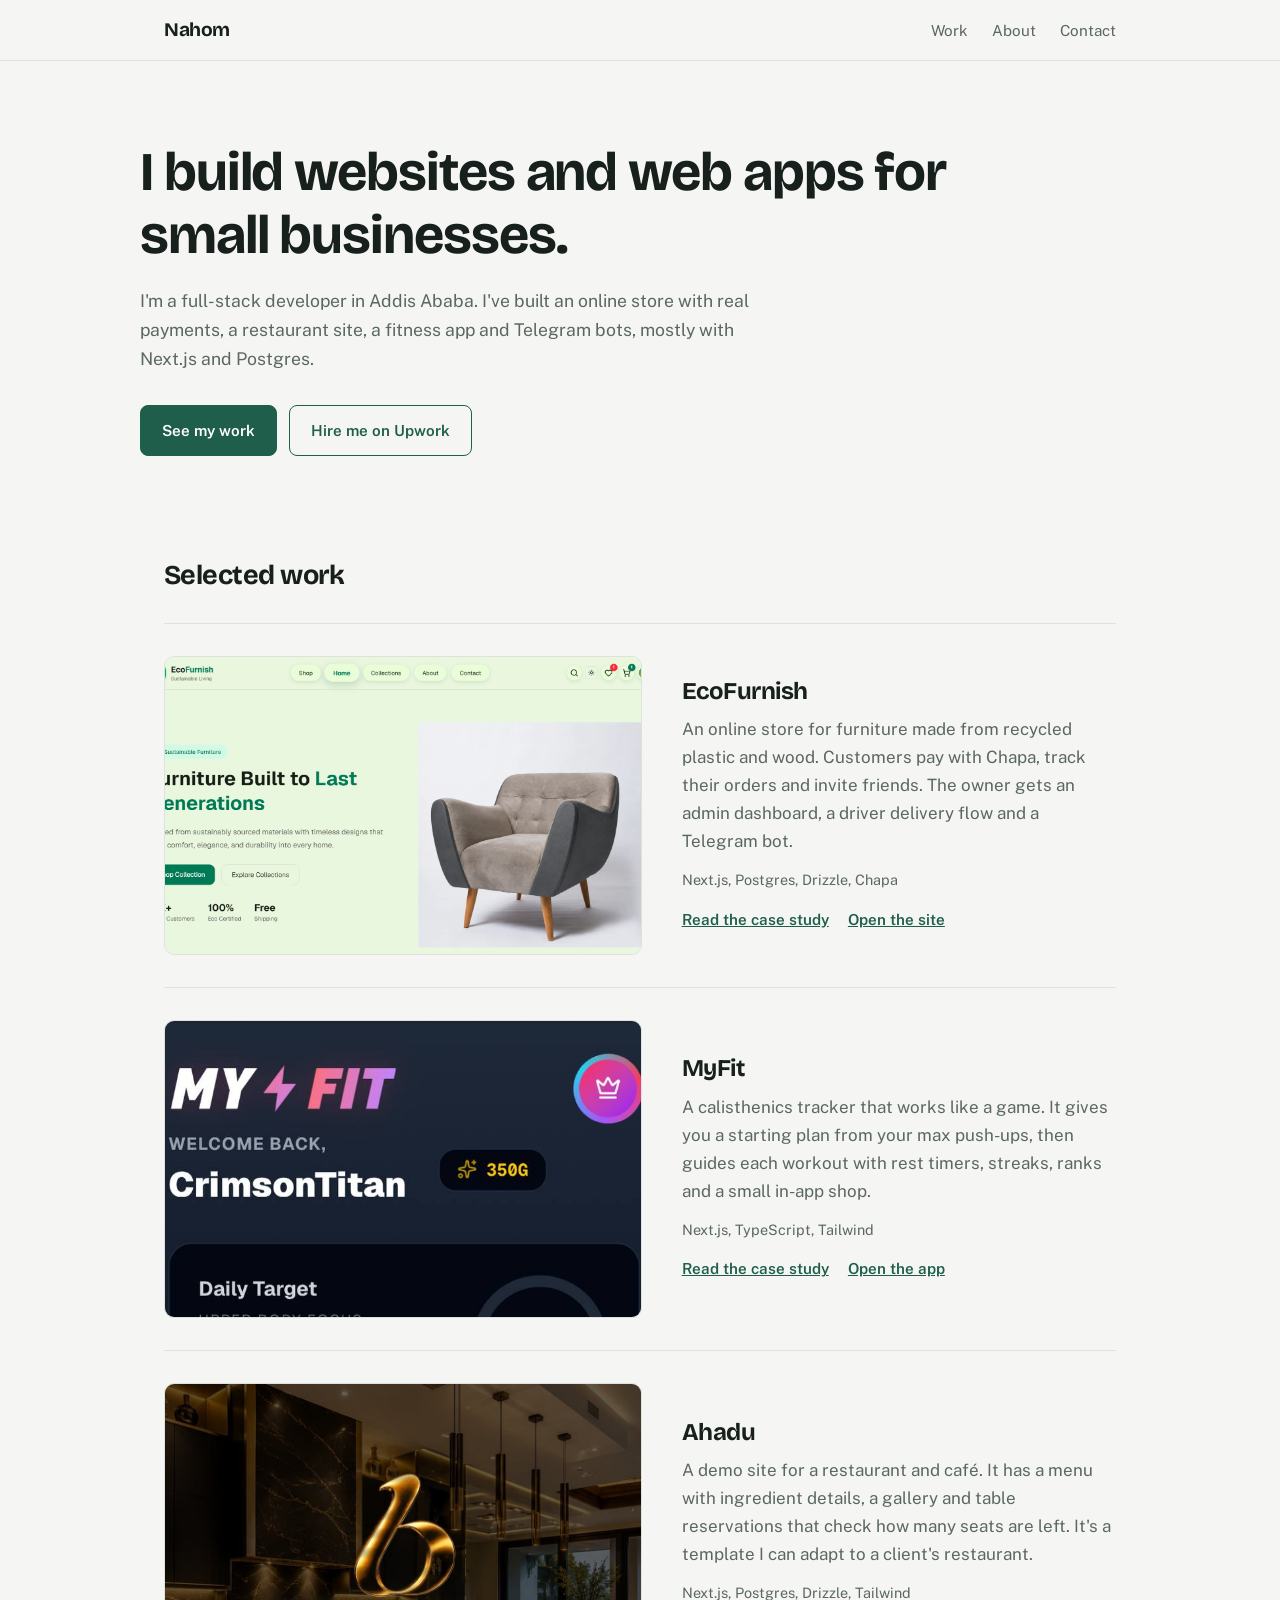
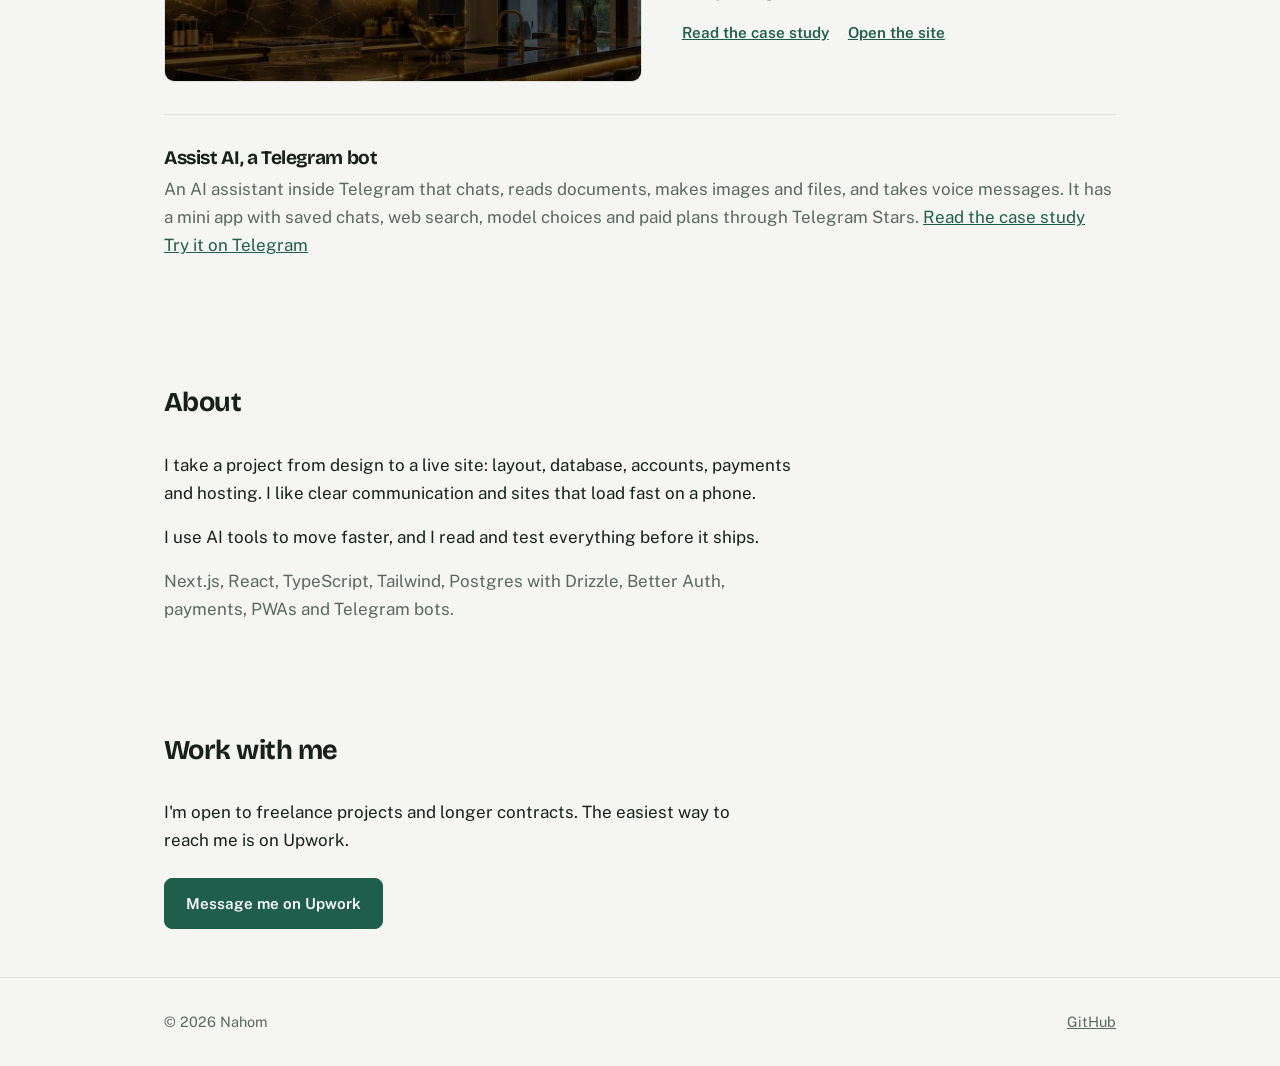
==== index.html @ d3188e77 "full update" ====
<!DOCTYPE html>
<html lang="en">
<head>
<meta charset="UTF-8">
<meta name="viewport" content="width=device-width, initial-scale=1.0">
<title>Nahom, full-stack web developer in Addis Ababa</title>
<meta name="description" content="Nahom builds websites, online stores and web apps with Next.js and Postgres. See EcoFurnish, MyFit and Ahadu.">
<meta property="og:title" content="Nahom, full-stack web developer">
<meta property="og:description" content="Online store with real payments, a fitness app and a restaurant site, all live.">
<meta property="og:type" content="website">
<meta property="og:image" content="https://nahoms-portfolio.netlify.app/work/assets/catalog-hero.png">
<meta name="twitter:card" content="summary_large_image">
<link rel="icon" href="data:image/svg+xml,%3Csvg xmlns='http://www.w3.org/2000/svg' viewBox='0 0 100 100'%3E%3Crect width='100' height='100' rx='22' fill='%231f5e4b'/%3E%3Ctext x='50' y='70' font-size='60' font-weight='700' text-anchor='middle' fill='white' font-family='sans-serif'%3EN%3C/text%3E%3C/svg%3E">
<link rel="preconnect" href="https://fonts.googleapis.com"><link rel="preconnect" href="https://fonts.gstatic.com" crossorigin><link href="https://fonts.googleapis.com/css2?family=Bricolage+Grotesque:wght@600;700&family=Public+Sans:wght@400;600&display=swap" rel="stylesheet">
<link rel="stylesheet" href="site.css">
</head>
<body>
<nav><div class="wrap"><a class="logo" href="#">Nahom</a><div class="links"><a href="#work">Work</a><a href="#about">About</a><a href="#contact">Contact</a></div></div></nav>

<header class="hero wrap">
  <h1>I build websites and web apps for small businesses.</h1>
  <p>I'm a full-stack developer in Addis Ababa. I've built an online store with real payments, a restaurant site, a fitness app and Telegram bots, mostly with Next.js and Postgres.</p>
  <div class="btns"><a class="btn" href="#work">See my work</a><a class="btn alt" href="https://www.upwork.com/freelancers/~0145d2d9df8b7e93d8?mp_source=share" target="_blank" rel="noopener noreferrer">Hire me on Upwork</a></div>
</header>

<section id="work"><div class="wrap">
  <h2>Selected work</h2>
  <article class="work">
    <img src="work/assets/catalog-hero.png" alt="EcoFurnish product catalog" loading="lazy">
    <div>
      <h3>EcoFurnish</h3>
      <p>An online store for furniture made from recycled plastic and wood. Customers pay with Chapa, track their orders and invite friends. The owner gets an admin dashboard, a driver delivery flow and a Telegram bot.</p>
      <p class="stack">Next.js, Postgres, Drizzle, Chapa</p>
      <div class="links"><a href="work/ecofurnish.html">Read the case study</a><a href="https://ecofurnish.de5.net/" target="_blank" rel="noopener noreferrer">Open the site</a></div>
    </div>
  </article>
  <article class="work">
    <img src="work/assets/welcome.png" alt="MyFit home screen with daily target and streak" loading="lazy">
    <div>
      <h3>MyFit</h3>
      <p>A calisthenics tracker that works like a game. It gives you a starting plan from your max push-ups, then guides each workout with rest timers, streaks, ranks and a small in-app shop.</p>
      <p class="stack">Next.js, TypeScript, Tailwind</p>
      <div class="links"><a href="work/myfit.html">Read the case study</a><a href="https://myfit.us.ci/" target="_blank" rel="noopener noreferrer">Open the app</a></div>
    </div>
  </article>
  <article class="work">
    <img src="work/assets/ahadu-home.jpg" alt="Ahadu restaurant home page" loading="lazy">
    <div>
      <h3>Ahadu</h3>
      <p>A demo site for a restaurant and café. It has a menu with ingredient details, a gallery and table reservations that check how many seats are left. It's a template I can adapt to a client's restaurant.</p>
      <p class="stack">Next.js, Postgres, Drizzle, Tailwind</p>
      <div class="links"><a href="work/ahadu.html">Read the case study</a><a href="https://ahadu.us.ci/" target="_blank" rel="noopener noreferrer">Open the site</a></div>
    </div>
  </article>
  <div class="also">
    <h3>Assist AI, a Telegram bot</h3>
    <p>An AI assistant inside Telegram that chats, reads documents, makes images and files, and takes voice messages. It has a mini app with saved chats, web search, model choices and paid plans through Telegram Stars. <a href="work/assist-ai.html">Read the case study</a> &nbsp; <a href="https://t.me/AskAssistAIBot" target="_blank" rel="noopener noreferrer">Try it on Telegram</a></p>
  </div>
</div></section>

<section id="about" class="about"><div class="wrap">
  <h2>About</h2>
  <p>I take a project from design to a live site: layout, database, accounts, payments and hosting. I like clear communication and sites that load fast on a phone.</p>
  <p>I use AI tools to move faster, and I read and test everything before it ships.</p>
  <p class="skills">Next.js, React, TypeScript, Tailwind, Postgres with Drizzle, Better Auth, payments, PWAs and Telegram bots.</p>
</div></section>

<section id="contact"><div class="wrap">
  <h2>Work with me</h2>
  <p style="margin-bottom:1.5rem;max-width:34em">I'm open to freelance projects and longer contracts. The easiest way to reach me is on Upwork.</p>
  <div class="btns"><a class="btn" href="https://www.upwork.com/freelancers/~0145d2d9df8b7e93d8?mp_source=share" target="_blank" rel="noopener noreferrer">Message me on Upwork</a></div>
</div></section>

<footer><div class="wrap"><span>© 2026 Nahom</span><span><a href="https://github.com/Nahom-F" target="_blank" rel="noopener noreferrer">GitHub</a></span></div></footer>
</body>
</html>
---- site.css ----
*,*::before,*::after{box-sizing:border-box;margin:0;padding:0}
:root{--bg:#f5f6f3;--card:#fff;--ink:#17201c;--muted:#5b6761;--line:#dde2dd;--accent:#1f5e4b;--accent-ink:#fff;--soft:#e7efe9}
@media(prefers-color-scheme:dark){:root{--bg:#121714;--card:#1a211d;--ink:#e9eee9;--muted:#9aa7a0;--line:#2a332d;--accent:#6fc2a2;--accent-ink:#0f1411;--soft:#1d2a23}}
html{scroll-behavior:smooth}
body{background:var(--bg);color:var(--ink);font:17px/1.65 'Public Sans',system-ui,sans-serif}
h1,h2,h3,.logo{font-family:'Bricolage Grotesque','Public Sans',system-ui,sans-serif;letter-spacing:-.02em;line-height:1.15}
a{color:var(--accent)}
img,video{max-width:100%;display:block}
:focus-visible{outline:2px solid var(--accent);outline-offset:3px}
.wrap{max-width:1000px;margin:0 auto;padding:0 1.5rem}
nav{border-bottom:1px solid var(--line)}
nav .wrap{display:flex;justify-content:space-between;align-items:center;padding-top:1.1rem;padding-bottom:1.1rem}
.logo{font-weight:700;font-size:1.2rem;color:var(--ink);text-decoration:none}
nav .links{display:flex;gap:1.5rem}
nav .links a{color:var(--muted);text-decoration:none;font-size:.95rem}
nav .links a:hover{color:var(--ink)}
.hero{padding:5rem 0 3.5rem}
.hero h1{font-size:clamp(2.2rem,5vw,3.4rem);max-width:16em;margin-bottom:1.2rem}
.hero p{color:var(--muted);max-width:36em;font-size:1.1rem;margin-bottom:2rem}
.btns{display:flex;gap:.8rem;flex-wrap:wrap}
.btn{display:inline-block;padding:.75rem 1.3rem;border-radius:8px;text-decoration:none;font-weight:600;font-size:.95rem;border:1px solid var(--accent);background:var(--accent);color:var(--accent-ink)}
.btn.alt{background:transparent;color:var(--accent)}
.btn:hover{opacity:.88}
section{padding:3rem 0}
section>.wrap>h2{font-size:1.7rem;margin-bottom:2rem}
.work{display:grid;grid-template-columns:1.1fr 1fr;gap:2.5rem;align-items:center;padding:2rem 0;border-top:1px solid var(--line)}
.work img{border-radius:10px;border:1px solid var(--line);width:100%;aspect-ratio:16/10;object-fit:cover;object-position:top}
.work h3{font-size:1.5rem;margin-bottom:.6rem}
.work p{color:var(--muted);margin-bottom:.8rem}
.stack{font-size:.9rem;color:var(--muted);margin-bottom:1rem}
.work .links a{margin-right:1.2rem;font-weight:600;font-size:.95rem}
.also{padding:2rem 0;border-top:1px solid var(--line)}
.also h3{font-size:1.2rem;margin-bottom:.4rem}
.also p{color:var(--muted)}
.about p{max-width:38em;margin-bottom:1rem}
.about .skills{color:var(--muted)}
footer{border-top:1px solid var(--line);padding:2rem 0;color:var(--muted);font-size:.9rem}
footer .wrap{display:flex;justify-content:space-between;flex-wrap:wrap;gap:1rem}
footer a{color:var(--muted)}
/* case studies */
.case-header,.media-showcase{max-width:1000px;margin:0 auto}
.case-header{padding:3.5rem 1.5rem 1rem}
.case-title{font-size:clamp(1.9rem,4vw,2.8rem);margin-bottom:1rem}
.case-lede{color:var(--muted);max-width:40em;margin-bottom:1.2rem}
.case-tags{display:flex;gap:.5rem;flex-wrap:wrap}
.case-tag{font-size:.85rem;padding:.2rem .7rem;border-radius:99px;background:var(--soft);color:var(--accent)}
.media-showcase{padding:2rem 1.5rem 4rem}
.video-container{border-radius:12px;overflow:hidden;border:1px solid var(--line);background:#000;margin-bottom:3.5rem}
.video-container video,.video-container img{width:100%;max-height:75vh;object-fit:contain;margin:0 auto}
.feature-row{display:grid;grid-template-columns:1fr 1fr;gap:3rem;align-items:center;margin-bottom:3.5rem}
.feature-row:nth-child(even) .feature-text{order:2}
.feature-title{font-size:1.4rem;margin-bottom:.6rem}
.feature-desc{color:var(--muted)}
.feature-img img{border-radius:10px;border:1px solid var(--line);width:100%}
.carousel-wrapper{position:relative;border-radius:10px;overflow:hidden;border:1px solid var(--line)}
.carousel-inner{display:flex;transition:transform .35s ease}
.carousel-item{min-width:100%;background:var(--card)}
.carousel-item img{width:100%;max-height:520px;object-fit:contain;border:0;border-radius:0}
.carousel-btn{position:absolute;top:50%;transform:translateY(-50%);width:38px;height:38px;border-radius:50%;border:1px solid var(--line);background:var(--card);color:var(--ink);font-size:1.2rem;cursor:pointer}
.btn-prev{left:10px}.btn-next{right:10px}
.cta{text-align:center;padding:2rem 0 1rem;border-top:1px solid var(--line)}
.cta h3{font-size:1.6rem;margin-bottom:.6rem}
.cta p{color:var(--muted);max-width:30em;margin:0 auto 1.5rem}
@media(max-width:760px){.work,.feature-row{grid-template-columns:1fr;gap:1.2rem}.feature-row:nth-child(even) .feature-text{order:0}.hero{padding-top:3rem}nav .links{gap:1rem}}
@media(prefers-reduced-motion:reduce){html{scroll-behavior:auto}.carousel-inner{transition:none}}
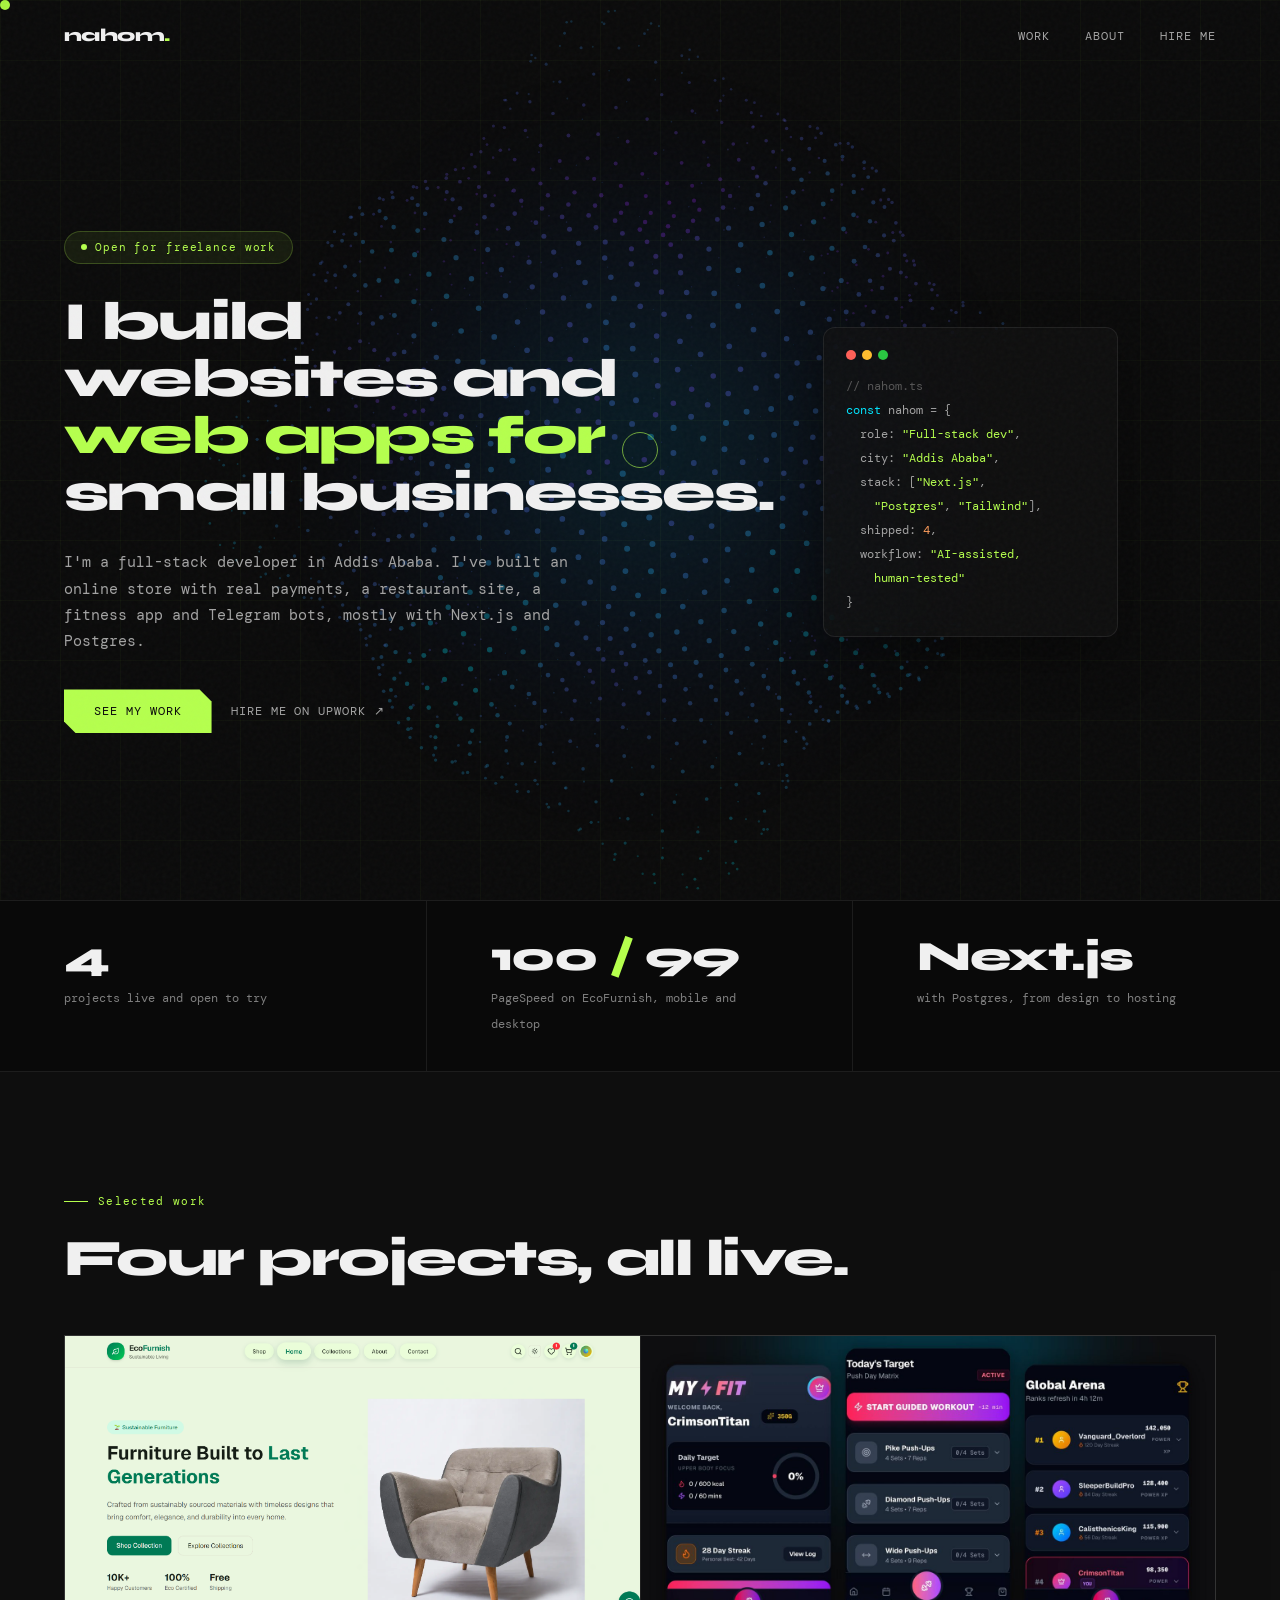
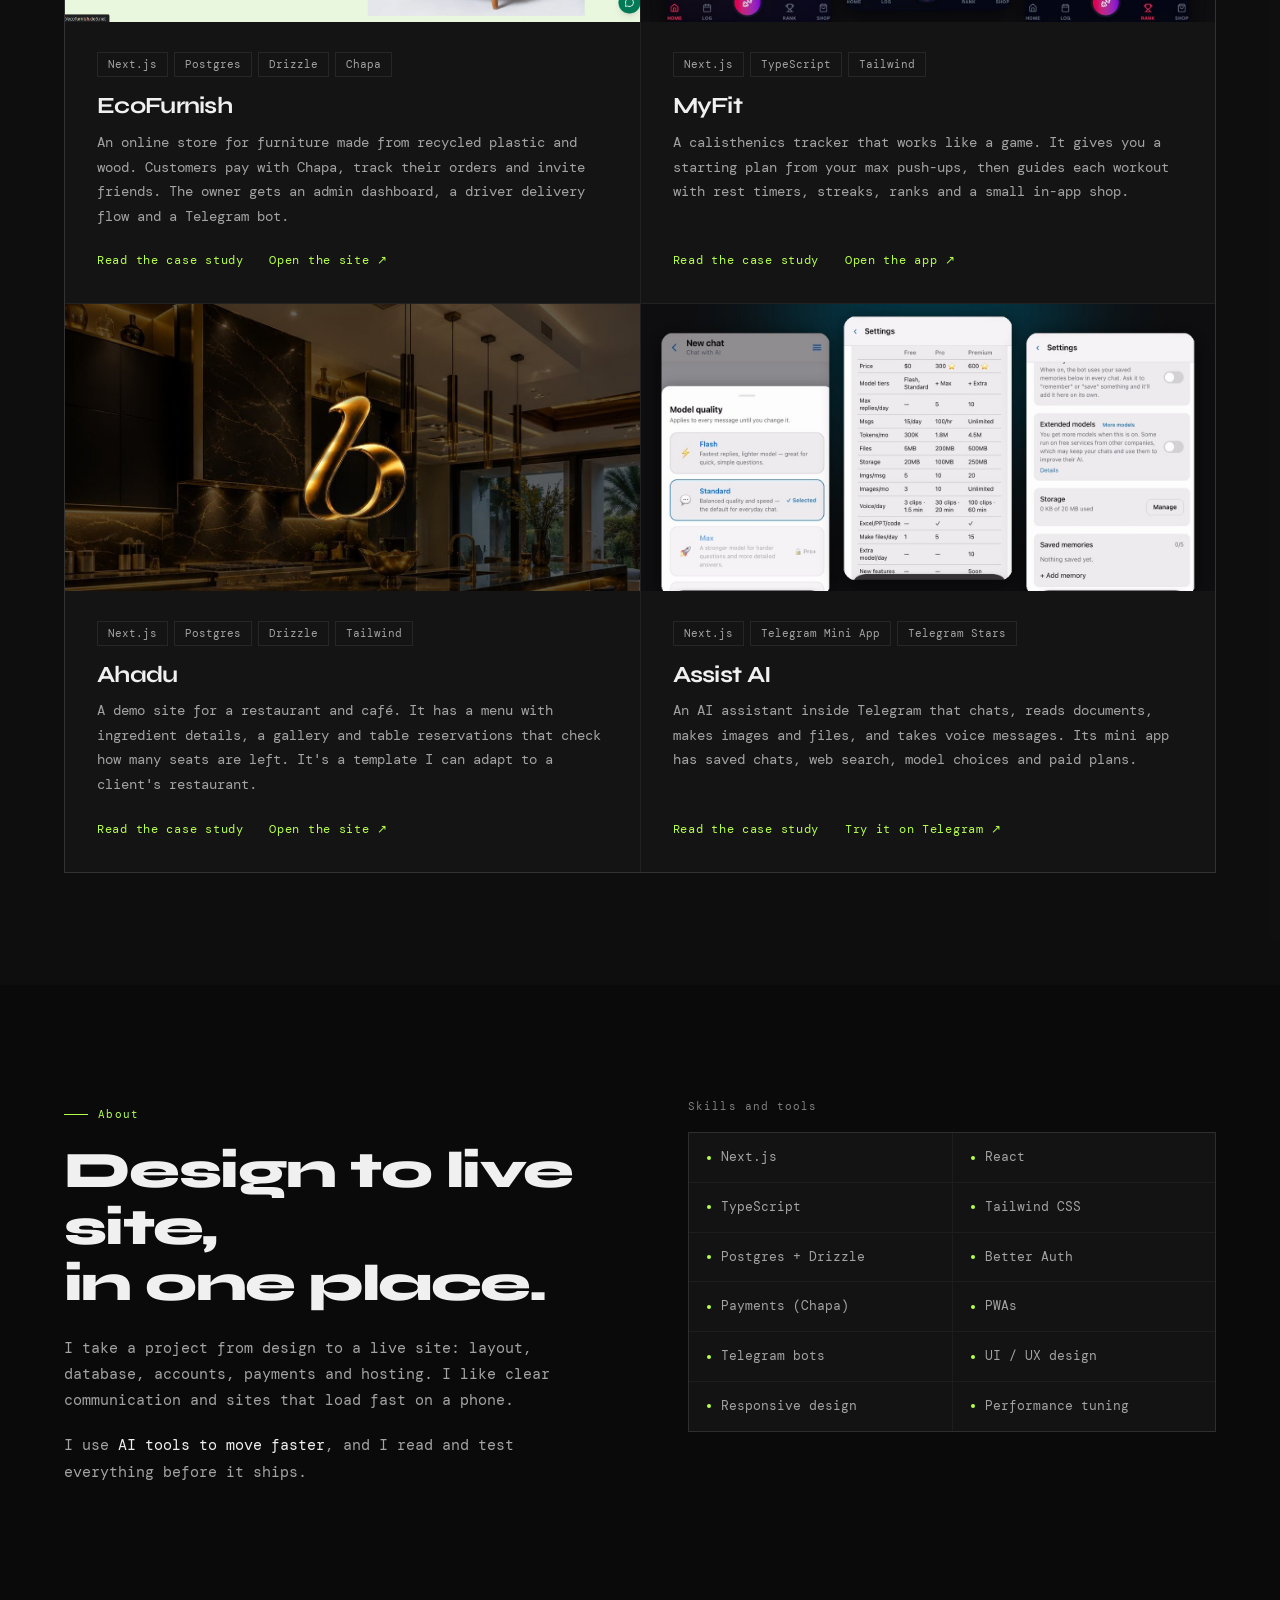
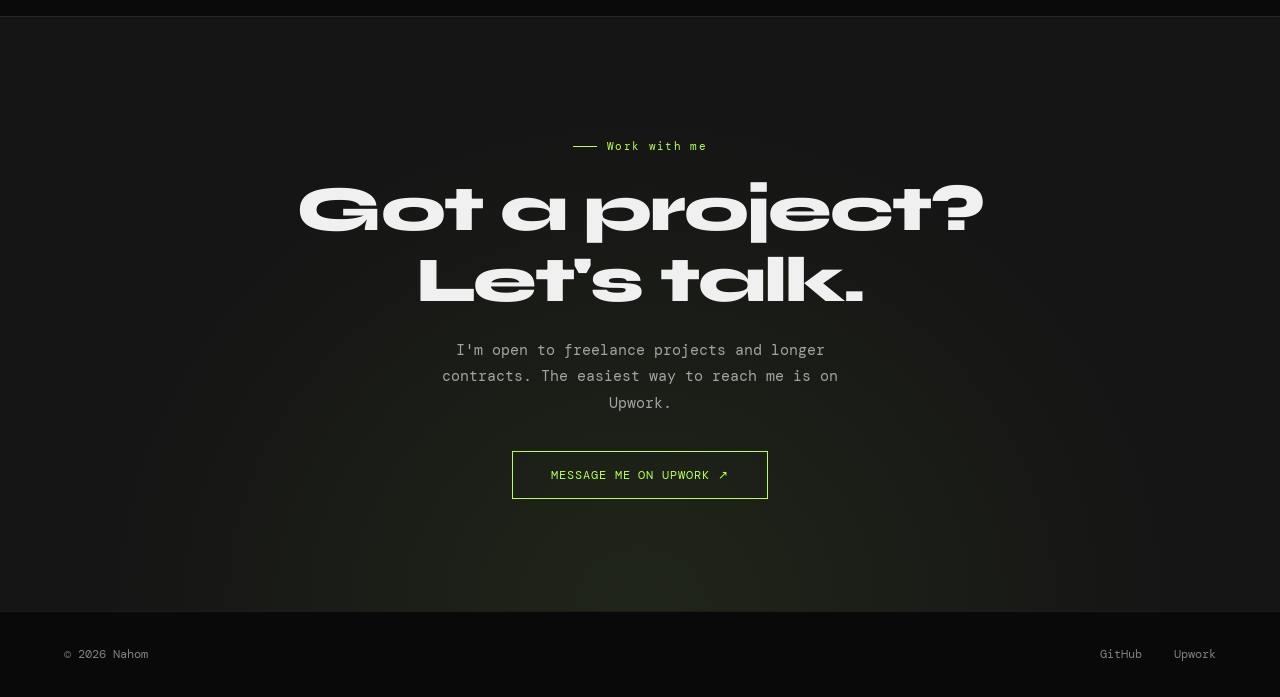
==== commit 03917252: "full update" ====
--- a/index.html
+++ b/index.html
@@ -4,73 +4,139 @@
 <meta charset="UTF-8">
 <meta name="viewport" content="width=device-width, initial-scale=1.0">
 <title>Nahom, full-stack web developer in Addis Ababa</title>
-<meta name="description" content="Nahom builds websites, online stores and web apps with Next.js and Postgres. See EcoFurnish, MyFit and Ahadu.">
+<meta name="description" content="Nahom builds websites, online stores and web apps with Next.js and Postgres. See EcoFurnish, MyFit, Ahadu and Assist AI.">
 <meta property="og:title" content="Nahom, full-stack web developer">
-<meta property="og:description" content="Online store with real payments, a fitness app and a restaurant site, all live.">
+<meta property="og:description" content="Online store with real payments, a fitness app, a restaurant site and an AI Telegram bot, all live.">
 <meta property="og:type" content="website">
 <meta property="og:image" content="https://nahoms-portfolio.netlify.app/work/assets/catalog-hero.png">
 <meta name="twitter:card" content="summary_large_image">
-<link rel="icon" href="data:image/svg+xml,%3Csvg xmlns='http://www.w3.org/2000/svg' viewBox='0 0 100 100'%3E%3Crect width='100' height='100' rx='22' fill='%231f5e4b'/%3E%3Ctext x='50' y='70' font-size='60' font-weight='700' text-anchor='middle' fill='white' font-family='sans-serif'%3EN%3C/text%3E%3C/svg%3E">
-<link rel="preconnect" href="https://fonts.googleapis.com"><link rel="preconnect" href="https://fonts.gstatic.com" crossorigin><link href="https://fonts.googleapis.com/css2?family=Bricolage+Grotesque:wght@600;700&family=Public+Sans:wght@400;600&display=swap" rel="stylesheet">
+<link rel="icon" href="data:image/svg+xml,%3Csvg xmlns='http://www.w3.org/2000/svg' viewBox='0 0 100 100'%3E%3Crect width='100' height='100' rx='22' fill='%230a0a0a'/%3E%3Ctext x='50' y='70' font-size='60' font-weight='700' text-anchor='middle' fill='%23b5ff4d' font-family='sans-serif'%3EN%3C/text%3E%3C/svg%3E">
+<link rel="preconnect" href="https://fonts.googleapis.com"><link rel="preconnect" href="https://fonts.gstatic.com" crossorigin><link href="https://fonts.googleapis.com/css2?family=DM+Mono:wght@300;400&family=Syne:wght@400;700;800&display=swap" rel="stylesheet">
 <link rel="stylesheet" href="site.css">
+<script>document.documentElement.classList.add('js')</script>
 </head>
 <body>
-<nav><div class="wrap"><a class="logo" href="#">Nahom</a><div class="links"><a href="#work">Work</a><a href="#about">About</a><a href="#contact">Contact</a></div></div></nav>
+<canvas id="sphere" aria-hidden="true"></canvas>
 
-<header class="hero wrap">
-  <h1>I build websites and web apps for small businesses.</h1>
-  <p>I'm a full-stack developer in Addis Ababa. I've built an online store with real payments, a restaurant site, a fitness app and Telegram bots, mostly with Next.js and Postgres.</p>
-  <div class="btns"><a class="btn" href="#work">See my work</a><a class="btn alt" href="https://www.upwork.com/freelancers/~0145d2d9df8b7e93d8?mp_source=share" target="_blank" rel="noopener noreferrer">Hire me on Upwork</a></div>
+<nav id="nav">
+  <a class="nav-logo" href="#">nahom<span>.</span></a>
+  <ul class="nav-links"><li><a href="#work">Work</a></li><li><a href="#about">About</a></li><li><a href="#contact">Hire me</a></li></ul>
+</nav>
+
+<header class="hero">
+  <div class="hero-grid"></div>
+  <div class="hero-left">
+    <div class="badge">Open for freelance work</div>
+    <h1 class="hero-title">
+      <span class="line"><span>I build</span></span>
+      <span class="line"><span>websites and</span></span>
+      <span class="line"><span class="accent">web apps for</span></span>
+      <span class="line"><span>small businesses.</span></span>
+    </h1>
+    <p class="hero-sub">I'm a full-stack developer in Addis Ababa. I've built an online store with real payments, a restaurant site, a fitness app and Telegram bots, mostly with Next.js and Postgres.</p>
+    <div class="btns">
+      <a class="btn" href="#work">See my work</a>
+      <a class="btn alt" href="https://www.upwork.com/freelancers/~0145d2d9df8b7e93d8?mp_source=share" target="_blank" rel="noopener noreferrer">Hire me on Upwork ↗</a>
+    </div>
+  </div>
+  <div class="hero-right" aria-hidden="true">
+    <div class="code-box">
+      <div class="code-dots"><i style="background:#ff5f57"></i><i style="background:#febc2e"></i><i style="background:#28c840"></i></div>
+      <div class="code-line"><span class="cm">// nahom.ts</span></div>
+      <div class="code-line"><span class="kw">const</span> nahom = {</div>
+      <div class="code-line">  role: <span class="str">"Full-stack dev"</span>,</div>
+      <div class="code-line">  city: <span class="str">"Addis Ababa"</span>,</div>
+      <div class="code-line">  stack: [<span class="str">"Next.js"</span>,</div>
+      <div class="code-line">    <span class="str">"Postgres"</span>, <span class="str">"Tailwind"</span>],</div>
+      <div class="code-line">  shipped: <span class="fn">4</span>,</div>
+      <div class="code-line">  workflow: <span class="str">"AI-assisted,</span></div>
+      <div class="code-line"><span class="str">    human-tested"</span></div>
+      <div class="code-line">}</div>
+    </div>
+  </div>
 </header>
 
-<section id="work"><div class="wrap">
-  <h2>Selected work</h2>
-  <article class="work">
-    <img src="work/assets/catalog-hero.png" alt="EcoFurnish product catalog" loading="lazy">
+<div class="strip">
+  <div class="reveal"><b>4</b><small>projects live and open to try</small></div>
+  <div class="reveal"><b>100<span> / </span>99</b><small>PageSpeed on EcoFurnish, mobile and desktop</small></div>
+  <div class="reveal"><b>Next.js</b><small>with Postgres, from design to hosting</small></div>
+</div>
+
+<section class="projects" id="work">
+  <div class="tag reveal">Selected work</div>
+  <h2 class="title reveal">Four projects, all live.</h2>
+  <div class="grid">
+    <article class="card reveal">
+      <div class="card-img"><img src="work/assets/catalog-hero.png" alt="EcoFurnish product catalog" loading="lazy"></div>
+      <div class="card-body">
+        <div class="card-tags"><span>Next.js</span><span>Postgres</span><span>Drizzle</span><span>Chapa</span></div>
+        <h3>EcoFurnish</h3>
+        <p>An online store for furniture made from recycled plastic and wood. Customers pay with Chapa, track their orders and invite friends. The owner gets an admin dashboard, a driver delivery flow and a Telegram bot.</p>
+        <div class="card-links"><a href="work/ecofurnish.html">Read the case study</a><a href="https://ecofurnish.de5.net/" target="_blank" rel="noopener noreferrer">Open the site ↗</a></div>
+      </div>
+    </article>
+    <article class="card reveal">
+      <div class="card-img"><img src="work/assets/myfit-card.jpg" alt="MyFit home, workout and leaderboard screens" loading="lazy"></div>
+      <div class="card-body">
+        <div class="card-tags"><span>Next.js</span><span>TypeScript</span><span>Tailwind</span></div>
+        <h3>MyFit</h3>
+        <p>A calisthenics tracker that works like a game. It gives you a starting plan from your max push-ups, then guides each workout with rest timers, streaks, ranks and a small in-app shop.</p>
+        <div class="card-links"><a href="work/myfit.html">Read the case study</a><a href="https://myfit.us.ci/" target="_blank" rel="noopener noreferrer">Open the app ↗</a></div>
+      </div>
+    </article>
+    <article class="card reveal">
+      <div class="card-img"><img src="work/assets/ahadu-home.jpg" alt="Ahadu restaurant home page" loading="lazy"></div>
+      <div class="card-body">
+        <div class="card-tags"><span>Next.js</span><span>Postgres</span><span>Drizzle</span><span>Tailwind</span></div>
+        <h3>Ahadu</h3>
+        <p>A demo site for a restaurant and café. It has a menu with ingredient details, a gallery and table reservations that check how many seats are left. It's a template I can adapt to a client's restaurant.</p>
+        <div class="card-links"><a href="work/ahadu.html">Read the case study</a><a href="https://ahadu.us.ci/" target="_blank" rel="noopener noreferrer">Open the site ↗</a></div>
+      </div>
+    </article>
+    <article class="card reveal">
+      <div class="card-img"><img src="work/assets/assist-ai-card.jpg" alt="Assist AI model picker, plans and settings in the Telegram mini app" loading="lazy"></div>
+      <div class="card-body">
+        <div class="card-tags"><span>Next.js</span><span>Telegram Mini App</span><span>Telegram Stars</span></div>
+        <h3>Assist AI</h3>
+        <p>An AI assistant inside Telegram that chats, reads documents, makes images and files, and takes voice messages. Its mini app has saved chats, web search, model choices and paid plans.</p>
+        <div class="card-links"><a href="work/assist-ai.html">Read the case study</a><a href="https://t.me/AskAssistAIBot" target="_blank" rel="noopener noreferrer">Try it on Telegram ↗</a></div>
+      </div>
+    </article>
+  </div>
+</section>
+
+<section id="about">
+  <div class="about-grid">
     <div>
-      <h3>EcoFurnish</h3>
-      <p>An online store for furniture made from recycled plastic and wood. Customers pay with Chapa, track their orders and invite friends. The owner gets an admin dashboard, a driver delivery flow and a Telegram bot.</p>
-      <p class="stack">Next.js, Postgres, Drizzle, Chapa</p>
-      <div class="links"><a href="work/ecofurnish.html">Read the case study</a><a href="https://ecofurnish.de5.net/" target="_blank" rel="noopener noreferrer">Open the site</a></div>
+      <div class="tag reveal">About</div>
+      <h2 class="title reveal">Design to live site,<br>in one place.</h2>
+      <div class="about-text reveal">
+        <p>I take a project from design to a live site: layout, database, accounts, payments and hosting. I like clear communication and sites that load fast on a phone.</p>
+        <p>I use <strong>AI tools to move faster</strong>, and I read and test everything before it ships.</p>
+      </div>
     </div>
-  </article>
-  <article class="work">
-    <img src="work/assets/welcome.png" alt="MyFit home screen with daily target and streak" loading="lazy">
-    <div>
-      <h3>MyFit</h3>
-      <p>A calisthenics tracker that works like a game. It gives you a starting plan from your max push-ups, then guides each workout with rest timers, streaks, ranks and a small in-app shop.</p>
-      <p class="stack">Next.js, TypeScript, Tailwind</p>
-      <div class="links"><a href="work/myfit.html">Read the case study</a><a href="https://myfit.us.ci/" target="_blank" rel="noopener noreferrer">Open the app</a></div>
+    <div class="reveal">
+      <div class="skills-label">Skills and tools</div>
+      <div class="skills">
+        <div>Next.js</div><div>React</div><div>TypeScript</div><div>Tailwind CSS</div>
+        <div>Postgres + Drizzle</div><div>Better Auth</div><div>Payments (Chapa)</div><div>PWAs</div>
+        <div>Telegram bots</div><div>UI / UX design</div><div>Responsive design</div><div>Performance tuning</div>
+      </div>
     </div>
-  </article>
-  <article class="work">
-    <img src="work/assets/ahadu-home.jpg" alt="Ahadu restaurant home page" loading="lazy">
-    <div>
-      <h3>Ahadu</h3>
-      <p>A demo site for a restaurant and café. It has a menu with ingredient details, a gallery and table reservations that check how many seats are left. It's a template I can adapt to a client's restaurant.</p>
-      <p class="stack">Next.js, Postgres, Drizzle, Tailwind</p>
-      <div class="links"><a href="work/ahadu.html">Read the case study</a><a href="https://ahadu.us.ci/" target="_blank" rel="noopener noreferrer">Open the site</a></div>
-    </div>
-  </article>
-  <div class="also">
-    <h3>Assist AI, a Telegram bot</h3>
-    <p>An AI assistant inside Telegram that chats, reads documents, makes images and files, and takes voice messages. It has a mini app with saved chats, web search, model choices and paid plans through Telegram Stars. <a href="work/assist-ai.html">Read the case study</a> &nbsp; <a href="https://t.me/AskAssistAIBot" target="_blank" rel="noopener noreferrer">Try it on Telegram</a></p>
   </div>
-</div></section>
+</section>
 
-<section id="about" class="about"><div class="wrap">
-  <h2>About</h2>
-  <p>I take a project from design to a live site: layout, database, accounts, payments and hosting. I like clear communication and sites that load fast on a phone.</p>
-  <p>I use AI tools to move faster, and I read and test everything before it ships.</p>
-  <p class="skills">Next.js, React, TypeScript, Tailwind, Postgres with Drizzle, Better Auth, payments, PWAs and Telegram bots.</p>
-</div></section>
+<section class="cta-section" id="contact">
+  <div class="tag reveal">Work with me</div>
+  <h2 class="cta-title reveal">Got a project?<br>Let's talk.</h2>
+  <p class="cta-sub reveal">I'm open to freelance projects and longer contracts. The easiest way to reach me is on Upwork.</p>
+  <a class="btn outline reveal" href="https://www.upwork.com/freelancers/~0145d2d9df8b7e93d8?mp_source=share" target="_blank" rel="noopener noreferrer">Message me on Upwork ↗</a>
+</section>
 
-<section id="contact"><div class="wrap">
-  <h2>Work with me</h2>
-  <p style="margin-bottom:1.5rem;max-width:34em">I'm open to freelance projects and longer contracts. The easiest way to reach me is on Upwork.</p>
-  <div class="btns"><a class="btn" href="https://www.upwork.com/freelancers/~0145d2d9df8b7e93d8?mp_source=share" target="_blank" rel="noopener noreferrer">Message me on Upwork</a></div>
-</div></section>
-
-<footer><div class="wrap"><span>© 2026 Nahom</span><span><a href="https://github.com/Nahom-F" target="_blank" rel="noopener noreferrer">GitHub</a></span></div></footer>
+<footer>
+  <span>© 2026 Nahom</span>
+  <div><a href="https://github.com/Nahom-F" target="_blank" rel="noopener noreferrer">GitHub</a><a href="https://www.upwork.com/freelancers/~0145d2d9df8b7e93d8?mp_source=share" target="_blank" rel="noopener noreferrer">Upwork</a></div>
+</footer>
+<script src="fx.js" defer></script>
 </body>
 </html>
--- a/site.css
+++ b/site.css
@@ -1,65 +1,153 @@
 *,*::before,*::after{box-sizing:border-box;margin:0;padding:0}
-:root{--bg:#f5f6f3;--card:#fff;--ink:#17201c;--muted:#5b6761;--line:#dde2dd;--accent:#1f5e4b;--accent-ink:#fff;--soft:#e7efe9}
-@media(prefers-color-scheme:dark){:root{--bg:#121714;--card:#1a211d;--ink:#e9eee9;--muted:#9aa7a0;--line:#2a332d;--accent:#6fc2a2;--accent-ink:#0f1411;--soft:#1d2a23}}
+:root{color-scheme:dark;--bg-solid:#0a0a0a;--bg:rgba(10,10,10,.66);--bg2:rgba(17,17,17,.74);--bg3:rgba(25,25,25,.82);--border:rgba(255,255,255,.08);--accent:#b5ff4d;--accent2:#00e5ff;--text:#f0f0f0;--muted:#808080;--muted2:#a3a3a3}
 html{scroll-behavior:smooth}
-body{background:var(--bg);color:var(--ink);font:17px/1.65 'Public Sans',system-ui,sans-serif}
-h1,h2,h3,.logo{font-family:'Bricolage Grotesque','Public Sans',system-ui,sans-serif;letter-spacing:-.02em;line-height:1.15}
+body{background:var(--bg-solid);color:var(--text);font:15px/1.75 'DM Mono',ui-monospace,Menlo,monospace;overflow-x:hidden}
+body.fx-cursor,.fx-cursor a,.fx-cursor button{cursor:none}
+h1,h2,h3,.nav-logo{font-family:'Syne',system-ui,sans-serif;letter-spacing:-.03em;line-height:1.1}
 a{color:var(--accent)}
 img,video{max-width:100%;display:block}
-:focus-visible{outline:2px solid var(--accent);outline-offset:3px}
-.wrap{max-width:1000px;margin:0 auto;padding:0 1.5rem}
-nav{border-bottom:1px solid var(--line)}
-nav .wrap{display:flex;justify-content:space-between;align-items:center;padding-top:1.1rem;padding-bottom:1.1rem}
-.logo{font-weight:700;font-size:1.2rem;color:var(--ink);text-decoration:none}
-nav .links{display:flex;gap:1.5rem}
-nav .links a{color:var(--muted);text-decoration:none;font-size:.95rem}
-nav .links a:hover{color:var(--ink)}
-.hero{padding:5rem 0 3.5rem}
-.hero h1{font-size:clamp(2.2rem,5vw,3.4rem);max-width:16em;margin-bottom:1.2rem}
-.hero p{color:var(--muted);max-width:36em;font-size:1.1rem;margin-bottom:2rem}
-.btns{display:flex;gap:.8rem;flex-wrap:wrap}
-.btn{display:inline-block;padding:.75rem 1.3rem;border-radius:8px;text-decoration:none;font-weight:600;font-size:.95rem;border:1px solid var(--accent);background:var(--accent);color:var(--accent-ink)}
-.btn.alt{background:transparent;color:var(--accent)}
-.btn:hover{opacity:.88}
-section{padding:3rem 0}
-section>.wrap>h2{font-size:1.7rem;margin-bottom:2rem}
-.work{display:grid;grid-template-columns:1.1fr 1fr;gap:2.5rem;align-items:center;padding:2rem 0;border-top:1px solid var(--line)}
-.work img{border-radius:10px;border:1px solid var(--line);width:100%;aspect-ratio:16/10;object-fit:cover;object-position:top}
-.work h3{font-size:1.5rem;margin-bottom:.6rem}
-.work p{color:var(--muted);margin-bottom:.8rem}
-.stack{font-size:.9rem;color:var(--muted);margin-bottom:1rem}
-.work .links a{margin-right:1.2rem;font-weight:600;font-size:.95rem}
-.also{padding:2rem 0;border-top:1px solid var(--line)}
-.also h3{font-size:1.2rem;margin-bottom:.4rem}
-.also p{color:var(--muted)}
-.about p{max-width:38em;margin-bottom:1rem}
-.about .skills{color:var(--muted)}
-footer{border-top:1px solid var(--line);padding:2rem 0;color:var(--muted);font-size:.9rem}
-footer .wrap{display:flex;justify-content:space-between;flex-wrap:wrap;gap:1rem}
-footer a{color:var(--muted)}
+:focus-visible{outline:2px solid var(--accent2);outline-offset:3px}
+
+/* background layers */
+#sphere{position:fixed;inset:0;width:100vw;height:100vh;pointer-events:none;z-index:0;opacity:.6}
+body::before{content:'';position:fixed;inset:0;pointer-events:none;z-index:1000;background-image:url("data:image/svg+xml,%3Csvg viewBox='0 0 256 256' xmlns='http://www.w3.org/2000/svg'%3E%3Cfilter id='n'%3E%3CfeTurbulence type='fractalNoise' baseFrequency='0.9' numOctaves='4' stitchTiles='stitch'/%3E%3C/filter%3E%3Crect width='100%25' height='100%25' filter='url(%23n)' opacity='0.03'/%3E%3C/svg%3E")}
+.hero,.strip,section,footer,.case-header,.media-showcase{position:relative;z-index:2}
+
+/* pointer effects (added by fx.js on mouse devices only) */
+.cursor{width:10px;height:10px;background:var(--accent);border-radius:50%;position:fixed;top:0;left:0;pointer-events:none;z-index:9999;mix-blend-mode:difference}
+.cursor-ring{width:36px;height:36px;border:1px solid var(--accent);border-radius:50%;position:fixed;top:0;left:0;pointer-events:none;z-index:9998;opacity:.6;transition:width .2s,height .2s,margin .2s,border-color .2s}
+.cursor-ring.big{width:52px;height:52px;margin:-8px 0 0 -8px;border-color:var(--accent2)}
+.glow-orb{position:fixed;width:700px;height:700px;top:-350px;left:-350px;border-radius:50%;pointer-events:none;z-index:1;will-change:transform;filter:blur(40px);background:radial-gradient(circle,rgba(0,180,255,.12) 0,rgba(0,100,220,.07) 35%,rgba(0,60,180,.03) 55%,transparent 72%)}
+.glow-burst{position:fixed;top:0;left:0;width:0;height:0;border-radius:50%;pointer-events:none;z-index:9997;border:1.5px solid rgba(0,200,255,.7);opacity:0}
+.glow-burst.go{animation:burst .55s cubic-bezier(.2,.8,.4,1) forwards}
+@keyframes burst{0%{width:0;height:0;margin:0;opacity:.9}100%{width:80px;height:80px;margin:-40px;opacity:0}}
+
+/* nav */
+nav{position:fixed;top:0;left:0;right:0;z-index:100;display:flex;justify-content:space-between;align-items:center;padding:1.4rem 4rem;border-bottom:1px solid transparent;transition:border-color .3s,background .3s}
+nav.scrolled{background:rgba(10,10,10,.85);backdrop-filter:blur(12px);border-color:var(--border)}
+.nav-logo{font-weight:800;font-size:18px;color:var(--text);text-decoration:none}
+.nav-logo span{color:var(--accent)}
+.nav-links{display:flex;gap:2.2rem;list-style:none}
+.nav-links a{position:relative;color:var(--muted2);text-decoration:none;font-size:12px;letter-spacing:.08em;text-transform:uppercase;transition:color .2s}
+.nav-links a::after{content:'';position:absolute;left:0;right:0;bottom:-3px;height:1px;background:var(--accent);transform:scaleX(0);transform-origin:left;transition:transform .3s}
+.nav-links a:hover{color:var(--text)}.nav-links a:hover::after{transform:scaleX(1)}
+
+/* hero */
+.hero{min-height:100vh;display:grid;grid-template-columns:1.25fr .75fr;gap:3rem;align-items:center;padding:8rem 4rem 4rem;overflow:hidden}
+.hero-grid{position:absolute;inset:0;pointer-events:none;background-image:linear-gradient(rgba(181,255,77,.03) 1px,transparent 1px),linear-gradient(90deg,rgba(181,255,77,.03) 1px,transparent 1px);background-size:60px 60px}
+.hero-left,.hero-right{position:relative;z-index:2}
+.badge{display:inline-flex;align-items:center;gap:8px;background:rgba(181,255,77,.07);border:1px solid rgba(181,255,77,.22);border-radius:100px;padding:6px 16px;font-size:11px;color:var(--accent);letter-spacing:.08em;margin-bottom:2rem}
+.badge::before{content:'';width:6px;height:6px;background:var(--accent);border-radius:50%;animation:pulse 2s infinite}
+@keyframes pulse{0%,100%{opacity:1;transform:scale(1)}50%{opacity:.4;transform:scale(.8)}}
+.hero-title{font-weight:800;font-size:clamp(2.2rem,4.2vw,4.4rem);line-height:.98;margin-bottom:1.6rem}
+.hero-title .line{display:block;overflow:hidden;padding-bottom:.08em}
+.hero-title .line span{display:block;animation:up .8s cubic-bezier(.16,1,.3,1) both}
+.hero-title .line:nth-child(2) span{animation-delay:.1s}.hero-title .line:nth-child(3) span{animation-delay:.2s}.hero-title .line:nth-child(4) span{animation-delay:.3s}
+.hero-title .accent{color:var(--accent)}
+@media(min-width:1100px){.hero-title .line span{white-space:nowrap}}
+@keyframes up{from{transform:translateY(110%);opacity:0}to{transform:none;opacity:1}}
+@keyframes fade{from{opacity:0;transform:translateY(10px)}to{opacity:1;transform:none}}
+.hero-sub{color:var(--muted2);max-width:34em;margin-bottom:2.2rem;animation:fade 1s .5s both}
+.btns{display:flex;gap:1.2rem;align-items:center;flex-wrap:wrap;animation:fade 1s .6s both}
+.btn{display:inline-flex;align-items:center;gap:8px;background:var(--accent);color:#0a0a0a;padding:14px 30px;font:400 12px 'DM Mono',monospace;letter-spacing:.08em;text-transform:uppercase;text-decoration:none;border:0;transition:transform .2s,background .2s;clip-path:polygon(0 0,calc(100% - 12px) 0,100% 12px,100% 100%,12px 100%,0 calc(100% - 12px))}
+.btn:hover{background:#c8ff6a;transform:translateY(-2px)}
+.btn:active{box-shadow:0 0 18px rgba(0,200,255,.55);transform:scale(.97)}
+.btn.alt{background:none;clip-path:none;padding:14px 0;color:var(--muted2)}
+.btn.alt:hover{color:var(--text);transform:none}
+.code-box{width:100%;max-width:370px;margin-left:auto;background:rgba(17,17,17,.66);backdrop-filter:blur(12px);-webkit-backdrop-filter:blur(12px);border:1px solid var(--border);border-radius:12px;padding:22px;box-shadow:0 20px 50px rgba(0,0,0,.4);animation:fade 1s .4s both}
+.code-dots{display:flex;gap:6px;margin-bottom:14px}.code-dots i{width:10px;height:10px;border-radius:50%}
+.code-line{font-size:12px;line-height:2;color:var(--muted2);white-space:pre}
+.kw{color:var(--accent2)}.fn{color:#ff9d5c}.str{color:var(--accent)}.cm{color:#555}
+
+/* stats strip */
+.strip{display:grid;grid-template-columns:repeat(3,1fr);border-top:1px solid var(--border);border-bottom:1px solid var(--border);background:var(--bg)}
+.strip div{position:relative;overflow:hidden;padding:2.2rem 4rem;border-right:1px solid var(--border)}
+.strip div:last-child{border-right:0}
+.strip div::before{content:'';position:absolute;left:0;right:0;bottom:0;height:2px;background:var(--accent);transform:scaleX(0);transform-origin:left;transition:transform .4s}
+.strip div:hover::before{transform:scaleX(1)}
+.strip b{display:block;font:800 2.6rem/1 'Syne',sans-serif;letter-spacing:-.03em;margin-bottom:6px}
+.strip b span{color:var(--accent)}
+.strip small{color:var(--muted);font-size:12px}
+
+/* sections */
+section{padding:7rem 4rem}
+.tag{display:inline-flex;align-items:center;gap:10px;color:var(--accent);font-size:11px;letter-spacing:.12em;margin-bottom:1.2rem}
+.tag::before{content:'';width:24px;height:1px;background:var(--accent)}
+.title{font-weight:800;font-size:clamp(2rem,4vw,3.2rem);margin-bottom:1.4rem}
+.projects{background:var(--bg2)}
+.grid{display:grid;grid-template-columns:repeat(2,1fr);gap:1px;background:var(--border);border:1px solid var(--border);margin-top:3rem}
+.card{position:relative;display:flex;flex-direction:column;background:var(--bg2);overflow:hidden;transition:background .3s,box-shadow .25s}
+.card:hover{background:var(--bg3);box-shadow:0 0 30px rgba(0,180,255,.08)}
+.card::before{content:'';position:absolute;top:0;left:0;right:0;height:2px;z-index:2;background:var(--accent);transform:scaleX(0);transform-origin:left;transition:transform .4s}
+.card:hover::before{transform:scaleX(1)}
+.card-img{aspect-ratio:2/1;overflow:hidden;border-bottom:1px solid var(--border);background:#000}
+.card-img img{width:100%;height:100%;object-fit:cover;object-position:top}
+.card-body{padding:1.8rem 2rem 2rem;display:flex;flex-direction:column;flex:1}
+.card-tags{display:flex;flex-wrap:wrap;gap:6px;margin-bottom:1rem}
+.card-tags span{font-size:11px;padding:2px 10px;border:1px solid var(--border);color:var(--muted2)}
+.card h3{font-size:1.45rem;margin-bottom:.7rem}
+.card p{color:var(--muted2);font-size:14px;margin-bottom:1.4rem}
+.card-links{display:flex;gap:1.6rem;flex-wrap:wrap;margin-top:auto}
+.card-links a{font-size:12px;letter-spacing:.06em;text-decoration:none;transition:letter-spacing .2s}
+.card-links a:hover{letter-spacing:.1em}
+.about-grid{display:grid;grid-template-columns:1fr 1fr;gap:6rem;align-items:start}
+.about-text p{color:var(--muted2);margin-bottom:1.2rem;max-width:34em}
+.about-text strong{color:var(--text);font-weight:400}
+.skills-label{font-size:11px;letter-spacing:.1em;color:var(--muted);margin-bottom:1rem}
+.skills{display:grid;grid-template-columns:1fr 1fr;gap:1px;background:var(--border);border:1px solid var(--border)}
+.skills div{display:flex;align-items:center;gap:10px;background:var(--bg2);padding:13px 18px;font-size:13px;color:var(--muted2);transition:background .2s,color .2s}
+.skills div:hover{background:var(--bg3);color:var(--text)}
+.skills div::before{content:'';width:4px;height:4px;border-radius:50%;background:var(--accent);flex-shrink:0}
+.cta-section{position:relative;text-align:center;background:var(--bg3);border-top:1px solid var(--border);overflow:hidden}
+.cta-section::before{content:'';position:absolute;inset:0;pointer-events:none;background:radial-gradient(ellipse at center bottom,rgba(181,255,77,.07),transparent 60%)}
+.cta-section>*{position:relative}
+.cta-section .tag{justify-content:center}
+.cta-title{font-weight:800;font-size:clamp(2.4rem,5vw,4.4rem);margin-bottom:1.3rem}
+.cta-sub{color:var(--muted2);margin:0 auto 2.2rem;max-width:30em}
+.btn.outline{background:transparent;color:var(--accent);border:1px solid var(--accent);clip-path:none;padding:15px 38px}
+.btn.outline:hover{background:var(--accent);color:#0a0a0a}
+footer{display:flex;justify-content:space-between;align-items:center;flex-wrap:wrap;gap:1rem;padding:2rem 4rem;background:rgba(10,10,10,.95);border-top:1px solid var(--border);color:var(--muted);font-size:12px}
+footer div{display:flex;gap:2rem}
+footer a{color:var(--muted);text-decoration:none;transition:color .2s}footer a:hover{color:var(--accent)}
+.js .reveal{opacity:0;transform:translateY(24px);transition:opacity .7s cubic-bezier(.16,1,.3,1),transform .7s cubic-bezier(.16,1,.3,1)}
+.js .reveal.visible{opacity:1;transform:none}
+
 /* case studies */
-.case-header,.media-showcase{max-width:1000px;margin:0 auto}
-.case-header{padding:3.5rem 1.5rem 1rem}
-.case-title{font-size:clamp(1.9rem,4vw,2.8rem);margin-bottom:1rem}
-.case-lede{color:var(--muted);max-width:40em;margin-bottom:1.2rem}
+.case-header,.media-showcase{max-width:1040px;margin:0 auto}
+.case-header{padding:8rem 1.5rem 1rem}
+.case-title{font-weight:800;font-size:clamp(2rem,4.5vw,3.4rem);margin-bottom:1rem}
+.case-lede{color:var(--muted2);max-width:40em;margin-bottom:1.4rem}
 .case-tags{display:flex;gap:.5rem;flex-wrap:wrap}
-.case-tag{font-size:.85rem;padding:.2rem .7rem;border-radius:99px;background:var(--soft);color:var(--accent)}
+.case-tag{font-size:11px;padding:3px 12px;border:1px solid rgba(181,255,77,.25);background:rgba(181,255,77,.06);color:var(--accent);border-radius:100px}
 .media-showcase{padding:2rem 1.5rem 4rem}
-.video-container{border-radius:12px;overflow:hidden;border:1px solid var(--line);background:#000;margin-bottom:3.5rem}
+.video-container{border-radius:12px;overflow:hidden;border:1px solid var(--border);background:#000;margin-bottom:4rem;box-shadow:0 0 60px rgba(0,180,255,.07)}
 .video-container video,.video-container img{width:100%;max-height:75vh;object-fit:contain;margin:0 auto}
-.feature-row{display:grid;grid-template-columns:1fr 1fr;gap:3rem;align-items:center;margin-bottom:3.5rem}
+.feature-row{display:grid;grid-template-columns:1fr 1fr;gap:3rem;align-items:center;margin-bottom:4rem}
 .feature-row:nth-child(even) .feature-text{order:2}
-.feature-title{font-size:1.4rem;margin-bottom:.6rem}
-.feature-desc{color:var(--muted)}
-.feature-img img{border-radius:10px;border:1px solid var(--line);width:100%}
-.carousel-wrapper{position:relative;border-radius:10px;overflow:hidden;border:1px solid var(--line)}
+.feature-title{font-size:1.4rem;margin-bottom:.7rem}
+.feature-desc{color:var(--muted2);font-size:14px;max-width:32em}
+.feature-img img{width:auto;max-width:100%;max-height:560px;margin:0 auto;border-radius:12px;border:1px solid var(--border);box-shadow:0 0 50px rgba(0,180,255,.08)}
+.carousel-wrapper{position:relative;border-radius:12px;overflow:hidden;border:1px solid var(--border);box-shadow:0 0 50px rgba(0,180,255,.08)}
 .carousel-inner{display:flex;transition:transform .35s ease}
-.carousel-item{min-width:100%;background:var(--card)}
-.carousel-item img{width:100%;max-height:520px;object-fit:contain;border:0;border-radius:0}
-.carousel-btn{position:absolute;top:50%;transform:translateY(-50%);width:38px;height:38px;border-radius:50%;border:1px solid var(--line);background:var(--card);color:var(--ink);font-size:1.2rem;cursor:pointer}
+.carousel-item{min-width:100%;background:var(--bg2)}
+.carousel-item img{width:100%;max-height:520px;object-fit:contain;border:0;border-radius:0;box-shadow:none}
+.carousel-btn{position:absolute;top:50%;transform:translateY(-50%);width:38px;height:38px;border-radius:50%;border:1px solid var(--border);background:rgba(10,10,10,.8);color:var(--accent);font-size:1.2rem;cursor:pointer}
+.carousel-btn:hover{border-color:var(--accent)}
 .btn-prev{left:10px}.btn-next{right:10px}
-.cta{text-align:center;padding:2rem 0 1rem;border-top:1px solid var(--line)}
-.cta h3{font-size:1.6rem;margin-bottom:.6rem}
-.cta p{color:var(--muted);max-width:30em;margin:0 auto 1.5rem}
-@media(max-width:760px){.work,.feature-row{grid-template-columns:1fr;gap:1.2rem}.feature-row:nth-child(even) .feature-text{order:0}.hero{padding-top:3rem}nav .links{gap:1rem}}
-@media(prefers-reduced-motion:reduce){html{scroll-behavior:auto}.carousel-inner{transition:none}}
+.cta{text-align:center;padding:3rem 0 1rem;border-top:1px solid var(--border)}
+.cta h3{font-size:1.8rem;margin-bottom:.7rem}
+.cta p{color:var(--muted2);max-width:30em;margin:0 auto 1.6rem}
+
+@media(max-width:900px){.grid{grid-template-columns:1fr}.about-grid{grid-template-columns:1fr;gap:3rem}}
+@media(max-width:768px){
+ nav{padding:1rem 1.5rem;background:rgba(10,10,10,.92);backdrop-filter:blur(8px);border-color:var(--border)}
+ .nav-links{gap:1rem}.nav-links a{font-size:11px;letter-spacing:.03em}
+ .hero{grid-template-columns:1fr;padding:7rem 1.5rem 3rem;min-height:auto;gap:2.5rem}
+ .hero-title{font-size:2.4rem}
+ .code-box{margin:0;max-width:none}
+ .strip{grid-template-columns:1fr}.strip div{padding:1.6rem 1.5rem;border-right:0;border-bottom:1px solid var(--border)}
+ section{padding:4.5rem 1.5rem}footer{padding:1.5rem}
+ .feature-row{grid-template-columns:1fr;gap:1.3rem;margin-bottom:3rem}.feature-row:nth-child(even) .feature-text{order:0}
+ .case-header{padding-top:6.5rem}
+}
+@media(prefers-reduced-motion:reduce){html{scroll-behavior:auto}*,*::before,*::after{animation:none!important;transition:none!important}.js .reveal{opacity:1;transform:none}}
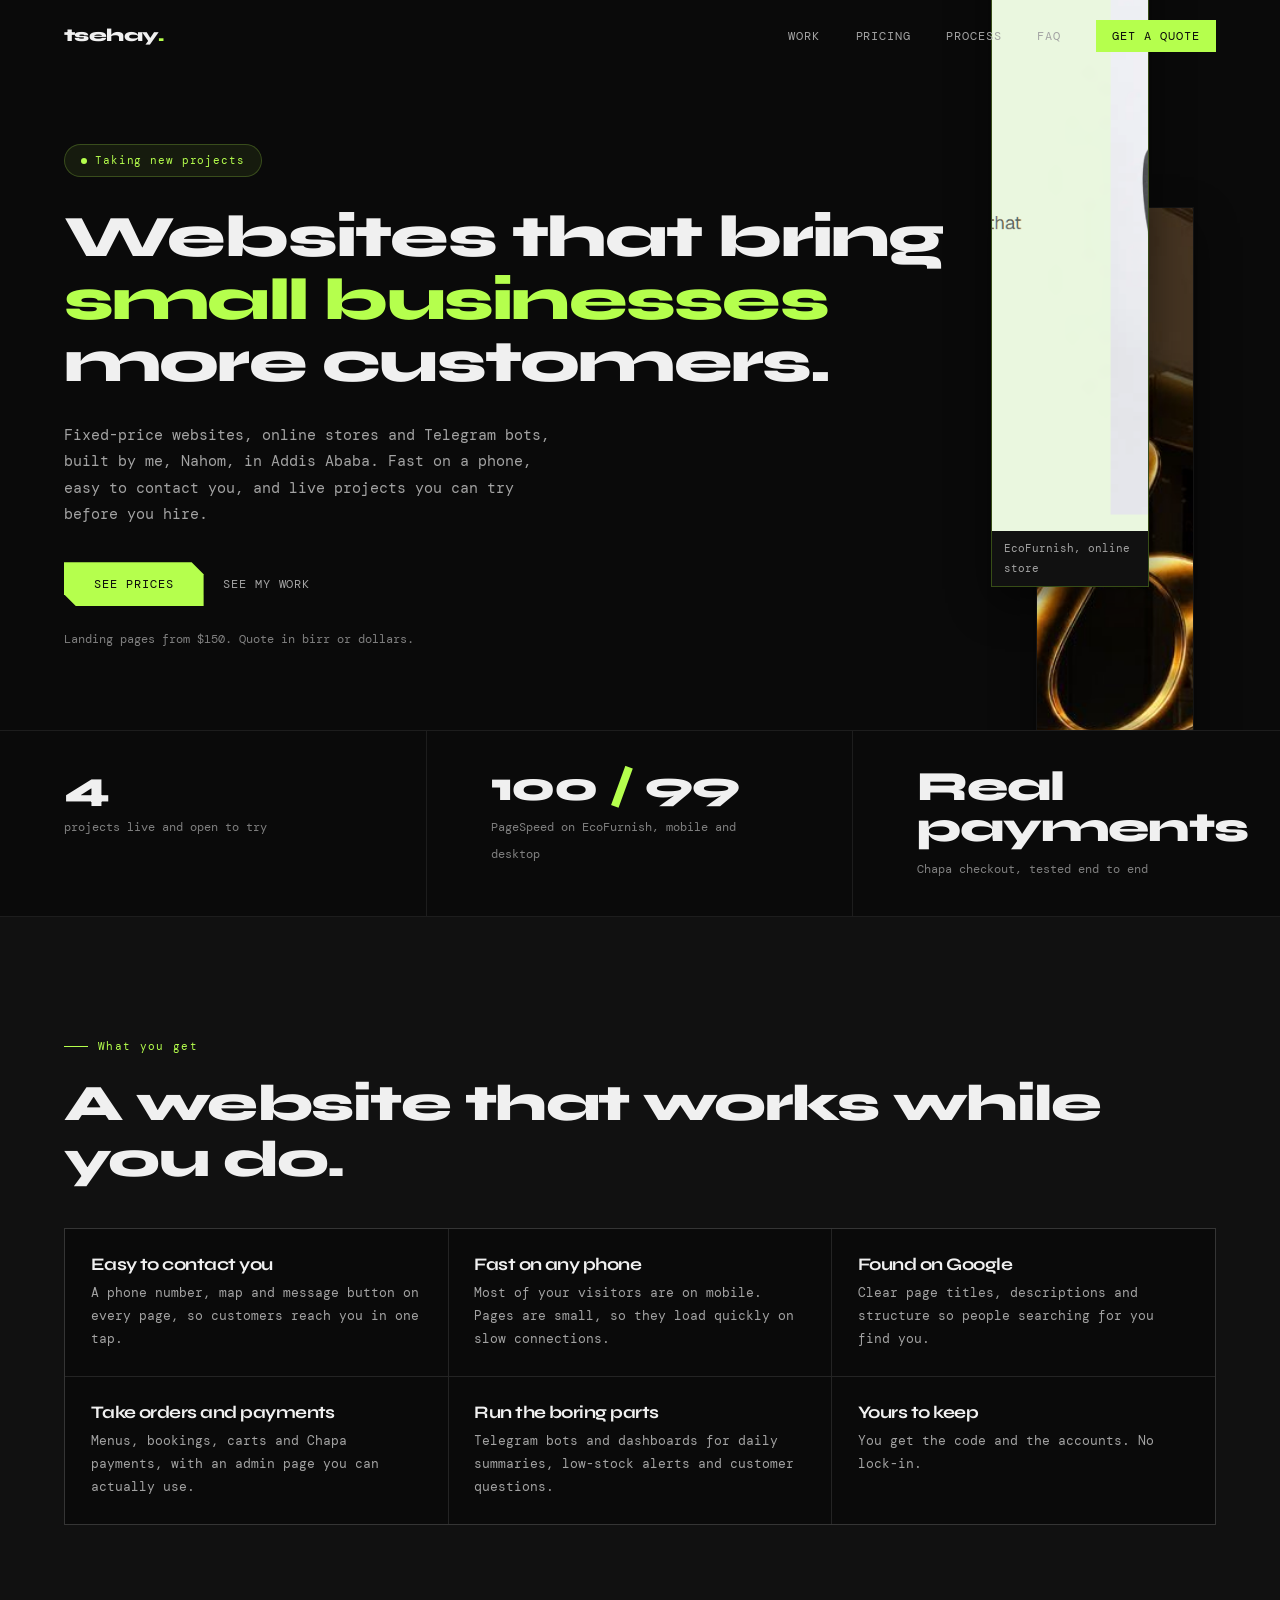
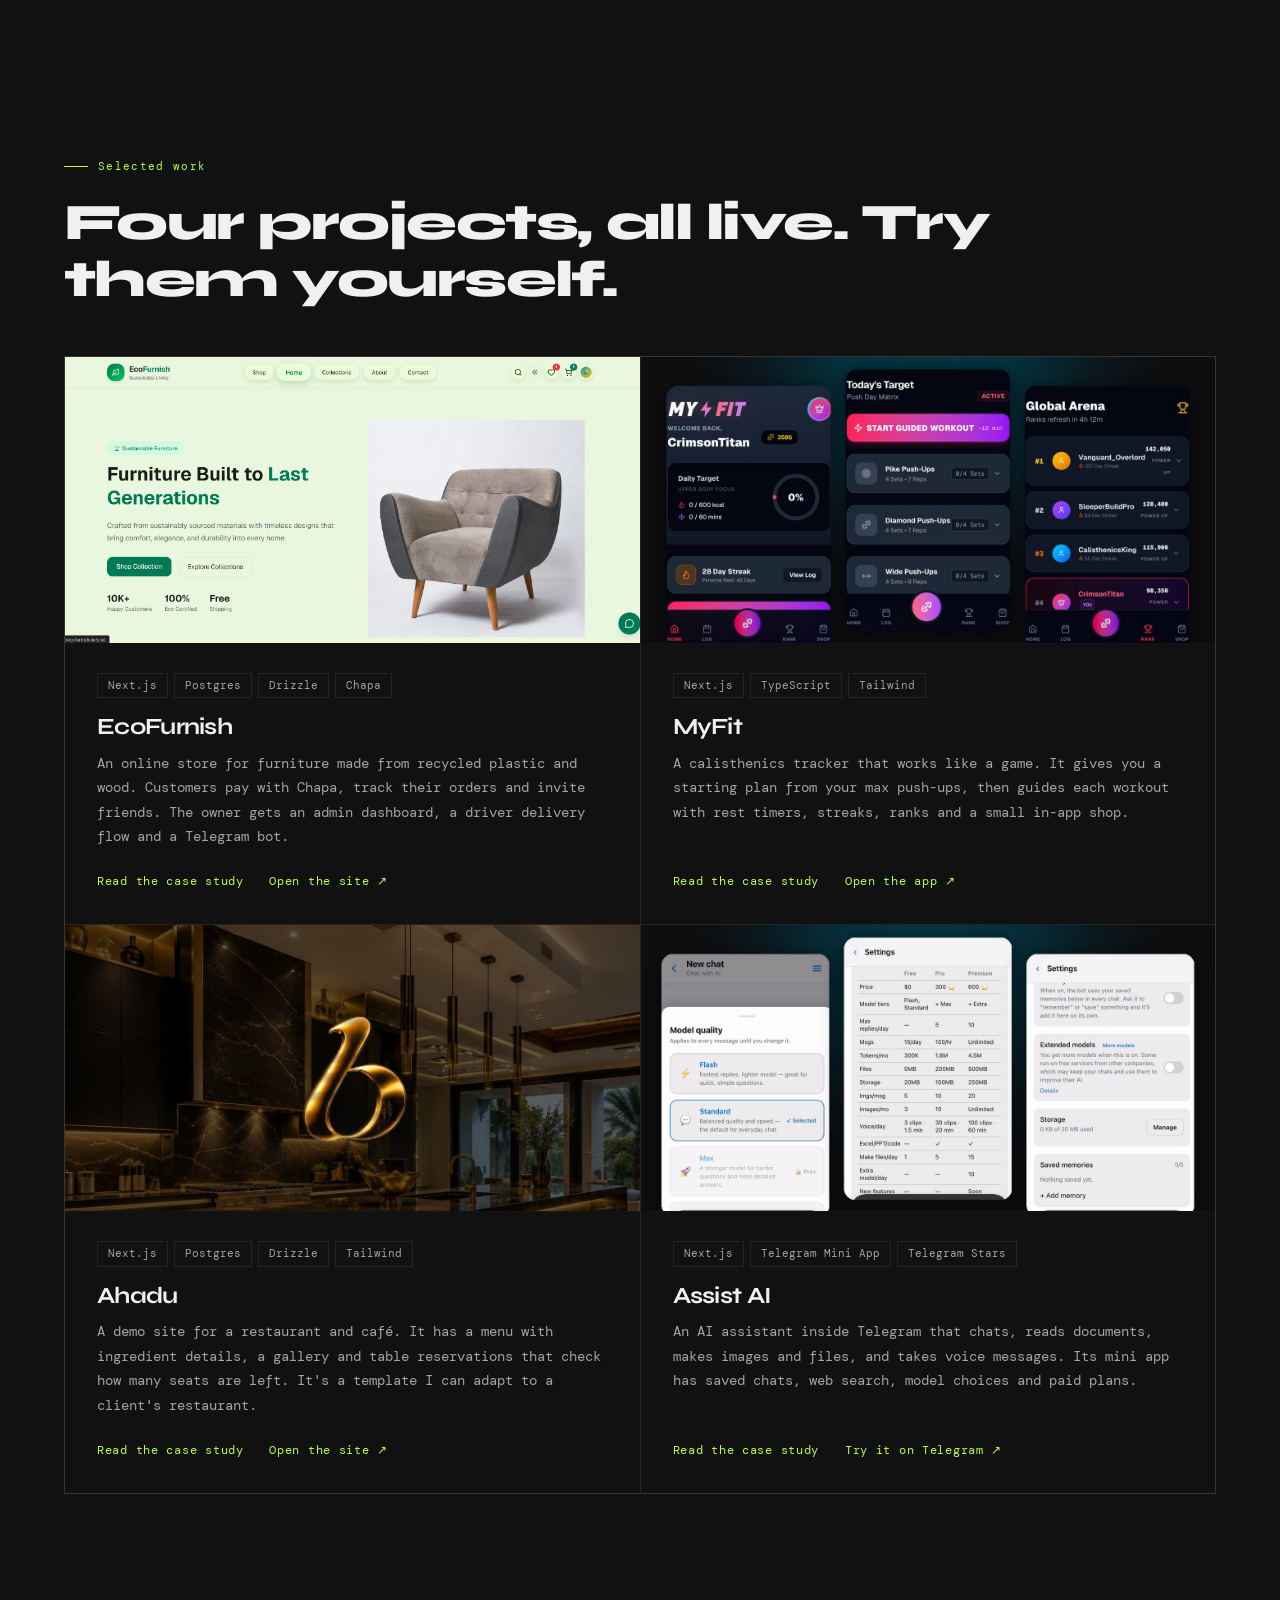
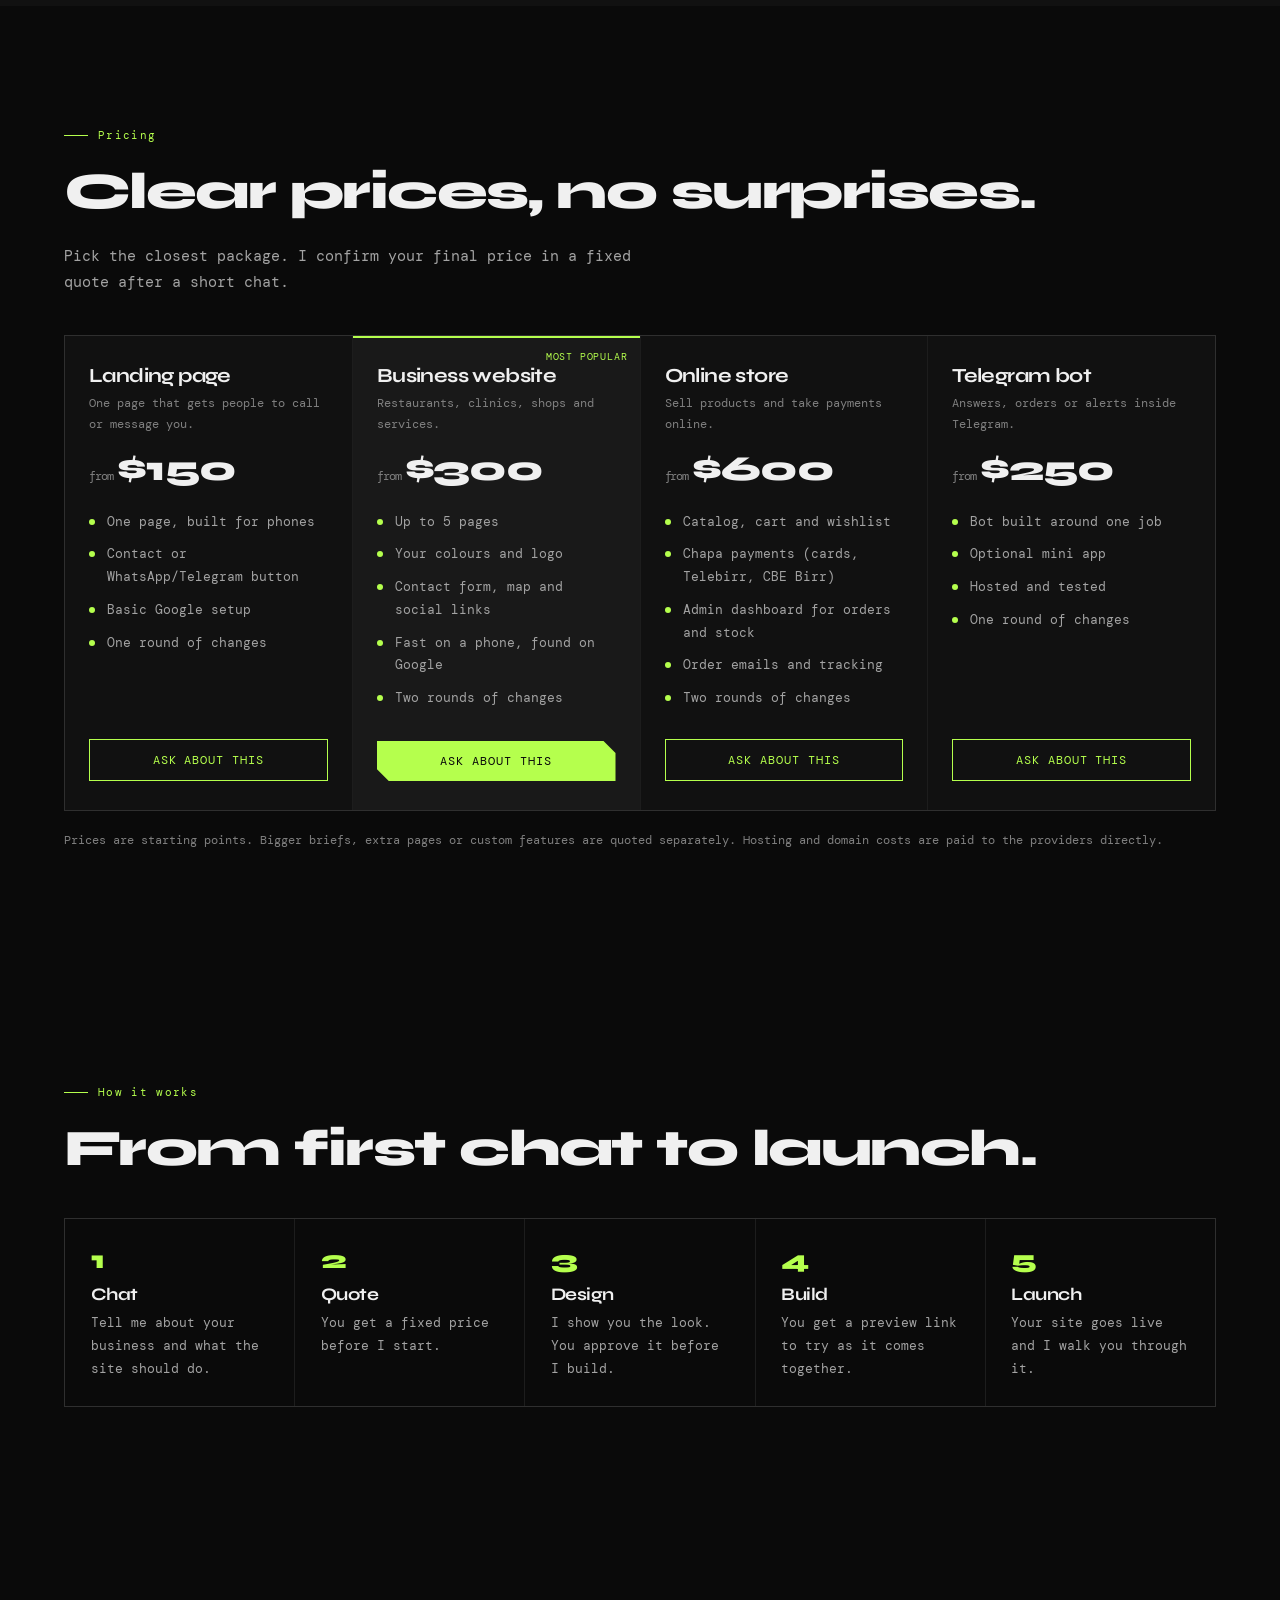
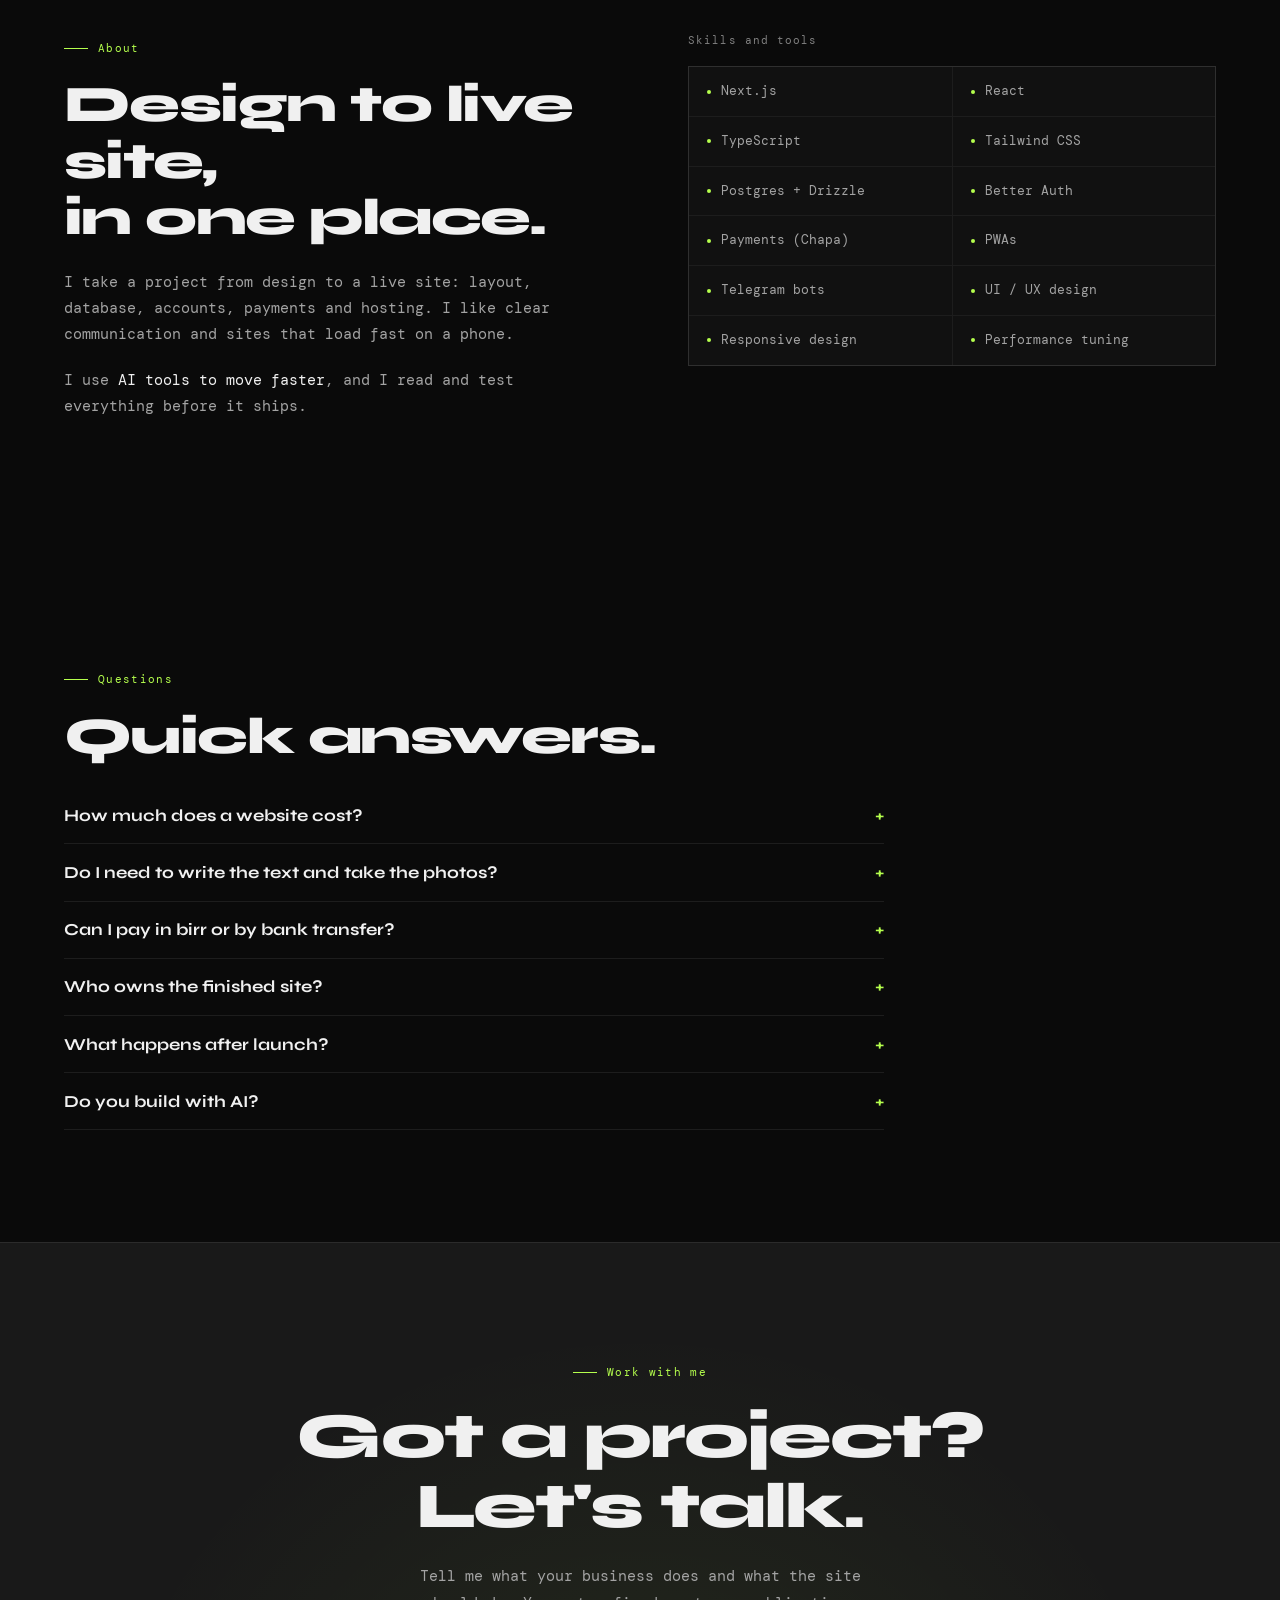
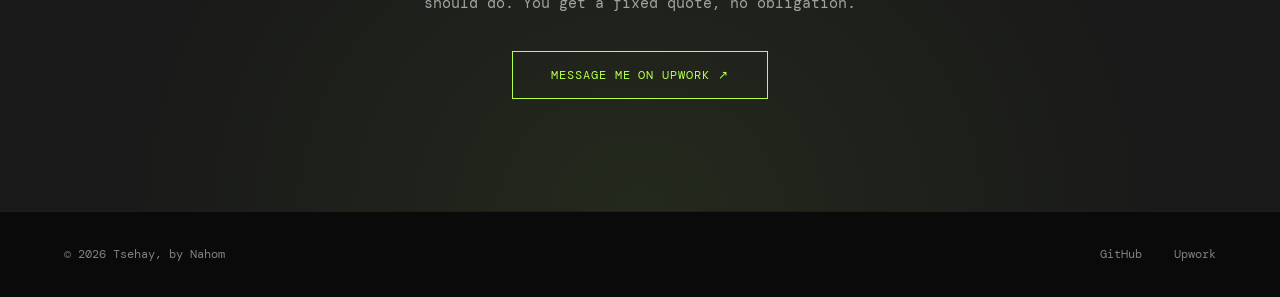
==== commit 9f830367: "v2 update" ====
--- a/index.html
+++ b/index.html
@@ -3,9 +3,9 @@
 <head>
 <meta charset="UTF-8">
 <meta name="viewport" content="width=device-width, initial-scale=1.0">
-<title>Nahom, full-stack web developer in Addis Ababa</title>
-<meta name="description" content="Nahom builds websites, online stores and web apps with Next.js and Postgres. See EcoFurnish, MyFit, Ahadu and Assist AI.">
-<meta property="og:title" content="Nahom, full-stack web developer">
+<title>Tsehay | Websites and web apps for small businesses in Addis Ababa</title>
+<meta name="description" content="Fixed-price websites, online stores and Telegram bots for small businesses, built by Nahom in Addis Ababa. Landing pages from $150.">
+<meta property="og:title" content="Tsehay | Websites for small businesses">
 <meta property="og:description" content="Online store with real payments, a fitness app, a restaurant site and an AI Telegram bot, all live.">
 <meta property="og:type" content="website">
 <meta property="og:image" content="https://nahoms-portfolio.netlify.app/work/assets/catalog-hero.png">
@@ -16,55 +16,45 @@
 <script>document.documentElement.classList.add('js')</script>
 </head>
 <body>
-<canvas id="sphere" aria-hidden="true"></canvas>
-
 <nav id="nav">
-  <a class="nav-logo" href="#">nahom<span>.</span></a>
-  <ul class="nav-links"><li><a href="#work">Work</a></li><li><a href="#about">About</a></li><li><a href="#contact">Hire me</a></li></ul>
+  <a class="nav-logo" href="#">tsehay<span>.</span></a>
+  <button class="menu-btn" type="button" aria-label="Menu" aria-expanded="false">Menu</button>
+  <ul class="nav-links"><li><a href="#work">Work</a></li><li><a href="#pricing">Pricing</a></li><li><a href="#process">Process</a></li><li><a href="#faq">FAQ</a></li><li><a class="nav-cta" href="#contact">Get a quote</a></li></ul>
 </nav>
 
 <header class="hero">
-  <div class="hero-grid"></div>
   <div class="hero-left">
-    <div class="badge">Open for freelance work</div>
+    <div class="badge">Taking new projects</div>
     <h1 class="hero-title">
-      <span class="line"><span>I build</span></span>
-      <span class="line"><span>websites and</span></span>
-      <span class="line"><span class="accent">web apps for</span></span>
-      <span class="line"><span>small businesses.</span></span>
+      <span class="line"><span>Websites that bring</span></span>
+      <span class="line"><span class="accent">small businesses</span></span>
+      <span class="line"><span>more customers.</span></span>
     </h1>
-    <p class="hero-sub">I'm a full-stack developer in Addis Ababa. I've built an online store with real payments, a restaurant site, a fitness app and Telegram bots, mostly with Next.js and Postgres.</p>
+    <p class="hero-sub">Fixed-price websites, online stores and Telegram bots, built by me, Nahom, in Addis Ababa. Fast on a phone, easy to contact you, and live projects you can try before you hire.</p>
     <div class="btns">
-      <a class="btn" href="#work">See my work</a>
-      <a class="btn alt" href="https://www.upwork.com/freelancers/~0145d2d9df8b7e93d8?mp_source=share" target="_blank" rel="noopener noreferrer">Hire me on Upwork ↗</a>
+      <a class="btn" href="#pricing">See prices</a>
+      <a class="btn alt" href="#work">See my work</a>
     </div>
+    <p class="hero-note">Landing pages from $150. Quote in birr or dollars.</p>
   </div>
-  <div class="hero-right" aria-hidden="true">
-    <div class="code-box">
-      <div class="code-dots"><i style="background:#ff5f57"></i><i style="background:#febc2e"></i><i style="background:#28c840"></i></div>
-      <div class="code-line"><span class="cm">// nahom.ts</span></div>
-      <div class="code-line"><span class="kw">const</span> nahom = {</div>
-      <div class="code-line">  role: <span class="str">"Full-stack dev"</span>,</div>
-      <div class="code-line">  city: <span class="str">"Addis Ababa"</span>,</div>
-      <div class="code-line">  stack: [<span class="str">"Next.js"</span>,</div>
-      <div class="code-line">    <span class="str">"Postgres"</span>, <span class="str">"Tailwind"</span>],</div>
-      <div class="code-line">  shipped: <span class="fn">4</span>,</div>
-      <div class="code-line">  workflow: <span class="str">"AI-assisted,</span></div>
-      <div class="code-line"><span class="str">    human-tested"</span></div>
-      <div class="code-line">}</div>
-    </div>
+  <div class="shots" aria-hidden="true">
+    <figure><img src="work/assets/ahadu-home.jpg" alt="" width="1200" height="750"><figcaption>Ahadu, restaurant site</figcaption></figure>
+    <figure><img src="work/assets/catalog-hero.png" alt="" width="1200" height="750" loading="lazy"><figcaption>EcoFurnish, online store</figcaption></figure>
   </div>
 </header>
 
 <div class="strip">
   <div class="reveal"><b>4</b><small>projects live and open to try</small></div>
   <div class="reveal"><b>100<span> / </span>99</b><small>PageSpeed on EcoFurnish, mobile and desktop</small></div>
-  <div class="reveal"><b>Next.js</b><small>with Postgres, from design to hosting</small></div>
+  <div class="reveal"><b>Real payments</b><small>Chapa checkout, tested end to end</small></div>
 </div>
+
+<section class="help"><div class="tag reveal">What you get</div><h2 class="title reveal">A website that works while you do.</h2>
+<div class="help-grid"><div class="reveal"><h3>Easy to contact you</h3><p>A phone number, map and message button on every page, so customers reach you in one tap.</p></div><div class="reveal"><h3>Fast on any phone</h3><p>Most of your visitors are on mobile. Pages are small, so they load quickly on slow connections.</p></div><div class="reveal"><h3>Found on Google</h3><p>Clear page titles, descriptions and structure so people searching for you find you.</p></div><div class="reveal"><h3>Take orders and payments</h3><p>Menus, bookings, carts and Chapa payments, with an admin page you can actually use.</p></div><div class="reveal"><h3>Run the boring parts</h3><p>Telegram bots and dashboards for daily summaries, low-stock alerts and customer questions.</p></div><div class="reveal"><h3>Yours to keep</h3><p>You get the code and the accounts. No lock-in.</p></div></div></section>
 
 <section class="projects" id="work">
   <div class="tag reveal">Selected work</div>
-  <h2 class="title reveal">Four projects, all live.</h2>
+  <h2 class="title reveal">Four projects, all live. Try them yourself.</h2>
   <div class="grid">
     <article class="card reveal">
       <div class="card-img"><img src="work/assets/catalog-hero.png" alt="EcoFurnish product catalog" loading="lazy"></div>
@@ -105,6 +95,13 @@
   </div>
 </section>
 
+<section class="pricing" id="pricing"><div class="tag reveal">Pricing</div><h2 class="title reveal">Clear prices, no surprises.</h2>
+<p class="lead reveal">Pick the closest package. I confirm your final price in a fixed quote after a short chat.</p>
+<div class="plans"><div class="plan reveal"><h3>Landing page</h3><p class="for">One page that gets people to call or message you.</p><div class="price"><small>from</small>$150</div><ul><li>One page, built for phones</li><li>Contact or WhatsApp/Telegram button</li><li>Basic Google setup</li><li>One round of changes</li></ul><a class="btn outline" href="https://www.upwork.com/freelancers/~0145d2d9df8b7e93d8?mp_source=share" target="_blank" rel="noopener noreferrer">Ask about this</a></div><div class="plan reveal rec"><span class="flag">Most popular</span><h3>Business website</h3><p class="for">Restaurants, clinics, shops and services.</p><div class="price"><small>from</small>$300</div><ul><li>Up to 5 pages</li><li>Your colours and logo</li><li>Contact form, map and social links</li><li>Fast on a phone, found on Google</li><li>Two rounds of changes</li></ul><a class="btn" href="https://www.upwork.com/freelancers/~0145d2d9df8b7e93d8?mp_source=share" target="_blank" rel="noopener noreferrer">Ask about this</a></div><div class="plan reveal"><h3>Online store</h3><p class="for">Sell products and take payments online.</p><div class="price"><small>from</small>$600</div><ul><li>Catalog, cart and wishlist</li><li>Chapa payments (cards, Telebirr, CBE Birr)</li><li>Admin dashboard for orders and stock</li><li>Order emails and tracking</li><li>Two rounds of changes</li></ul><a class="btn outline" href="https://www.upwork.com/freelancers/~0145d2d9df8b7e93d8?mp_source=share" target="_blank" rel="noopener noreferrer">Ask about this</a></div><div class="plan reveal"><h3>Telegram bot</h3><p class="for">Answers, orders or alerts inside Telegram.</p><div class="price"><small>from</small>$250</div><ul><li>Bot built around one job</li><li>Optional mini app</li><li>Hosted and tested</li><li>One round of changes</li></ul><a class="btn outline" href="https://www.upwork.com/freelancers/~0145d2d9df8b7e93d8?mp_source=share" target="_blank" rel="noopener noreferrer">Ask about this</a></div></div>
+<p class="fine">Prices are starting points. Bigger briefs, extra pages or custom features are quoted separately. Hosting and domain costs are paid to the providers directly.</p></section>
+
+<section id="process"><div class="tag reveal">How it works</div><h2 class="title reveal">From first chat to launch.</h2><div class="steps"><div class="reveal"><b>1</b><h3>Chat</h3><p>Tell me about your business and what the site should do.</p></div><div class="reveal"><b>2</b><h3>Quote</h3><p>You get a fixed price before I start.</p></div><div class="reveal"><b>3</b><h3>Design</h3><p>I show you the look. You approve it before I build.</p></div><div class="reveal"><b>4</b><h3>Build</h3><p>You get a preview link to try as it comes together.</p></div><div class="reveal"><b>5</b><h3>Launch</h3><p>Your site goes live and I walk you through it.</p></div></div></section>
+
 <section id="about">
   <div class="about-grid">
     <div>
@@ -126,17 +123,19 @@
   </div>
 </section>
 
+<section id="faq"><div class="tag reveal">Questions</div><h2 class="title reveal">Quick answers.</h2><div class="faq"><details><summary>How much does a website cost?</summary><p>Landing pages start at $150, business websites at $300, online stores at $600. The final price depends on pages, features and content, and you get it as a fixed quote before I start.</p></details><details><summary>Do I need to write the text and take the photos?</summary><p>It helps if you send your own, and I will tell you exactly what I need. If you do not have them yet, we can plan them together.</p></details><details><summary>Can I pay in birr or by bank transfer?</summary><p>Yes, quotes can be agreed in birr or dollars, and I work with bank transfer.</p></details><details><summary>Who owns the finished site?</summary><p>You do. The domain and hosting are set up in your name, and you get the code.</p></details><details><summary>What happens after launch?</summary><p>The site keeps running. If you want changes later, I quote them upfront.</p></details><details><summary>Do you build with AI?</summary><p>I use AI tools to move faster, and I read and test everything before it ships.</p></details></div></section>
+
 <section class="cta-section" id="contact">
   <div class="tag reveal">Work with me</div>
   <h2 class="cta-title reveal">Got a project?<br>Let's talk.</h2>
-  <p class="cta-sub reveal">I'm open to freelance projects and longer contracts. The easiest way to reach me is on Upwork.</p>
+  <p class="cta-sub reveal">Tell me what your business does and what the site should do. You get a fixed quote, no obligation.</p>
   <a class="btn outline reveal" href="https://www.upwork.com/freelancers/~0145d2d9df8b7e93d8?mp_source=share" target="_blank" rel="noopener noreferrer">Message me on Upwork ↗</a>
 </section>
 
 <footer>
-  <span>© 2026 Nahom</span>
+  <span>© 2026 Tsehay, by Nahom</span>
   <div><a href="https://github.com/Nahom-F" target="_blank" rel="noopener noreferrer">GitHub</a><a href="https://www.upwork.com/freelancers/~0145d2d9df8b7e93d8?mp_source=share" target="_blank" rel="noopener noreferrer">Upwork</a></div>
 </footer>
 <script src="fx.js" defer></script>
 </body>
-</html>
+</html>
--- a/site.css
+++ b/site.css
@@ -1,30 +1,19 @@
 *,*::before,*::after{box-sizing:border-box;margin:0;padding:0}
-:root{color-scheme:dark;--bg-solid:#0a0a0a;--bg:rgba(10,10,10,.66);--bg2:rgba(17,17,17,.74);--bg3:rgba(25,25,25,.82);--border:rgba(255,255,255,.08);--accent:#b5ff4d;--accent2:#00e5ff;--text:#f0f0f0;--muted:#808080;--muted2:#a3a3a3}
+:root{color-scheme:dark;--bg-solid:#0a0a0a;--bg:#0a0a0a;--bg2:#111;--bg3:#191919;--border:rgba(255,255,255,.08);--accent:#b5ff4d;--accent2:#b5ff4d;--text:#f0f0f0;--muted:#808080;--muted2:#a3a3a3}
 html{scroll-behavior:smooth}
 body{background:var(--bg-solid);color:var(--text);font:15px/1.75 'DM Mono',ui-monospace,Menlo,monospace;overflow-x:hidden}
-body.fx-cursor,.fx-cursor a,.fx-cursor button{cursor:none}
 h1,h2,h3,.nav-logo{font-family:'Syne',system-ui,sans-serif;letter-spacing:-.03em;line-height:1.1}
 a{color:var(--accent)}
 img,video{max-width:100%;display:block}
 :focus-visible{outline:2px solid var(--accent2);outline-offset:3px}
 
 /* background layers */
-#sphere{position:fixed;inset:0;width:100vw;height:100vh;pointer-events:none;z-index:0;opacity:.6}
-body::before{content:'';position:fixed;inset:0;pointer-events:none;z-index:1000;background-image:url("data:image/svg+xml,%3Csvg viewBox='0 0 256 256' xmlns='http://www.w3.org/2000/svg'%3E%3Cfilter id='n'%3E%3CfeTurbulence type='fractalNoise' baseFrequency='0.9' numOctaves='4' stitchTiles='stitch'/%3E%3C/filter%3E%3Crect width='100%25' height='100%25' filter='url(%23n)' opacity='0.03'/%3E%3C/svg%3E")}
-.hero,.strip,section,footer,.case-header,.media-showcase{position:relative;z-index:2}
 
 /* pointer effects (added by fx.js on mouse devices only) */
-.cursor{width:10px;height:10px;background:var(--accent);border-radius:50%;position:fixed;top:0;left:0;pointer-events:none;z-index:9999;mix-blend-mode:difference}
-.cursor-ring{width:36px;height:36px;border:1px solid var(--accent);border-radius:50%;position:fixed;top:0;left:0;pointer-events:none;z-index:9998;opacity:.6;transition:width .2s,height .2s,margin .2s,border-color .2s}
-.cursor-ring.big{width:52px;height:52px;margin:-8px 0 0 -8px;border-color:var(--accent2)}
-.glow-orb{position:fixed;width:700px;height:700px;top:-350px;left:-350px;border-radius:50%;pointer-events:none;z-index:1;will-change:transform;filter:blur(40px);background:radial-gradient(circle,rgba(0,180,255,.12) 0,rgba(0,100,220,.07) 35%,rgba(0,60,180,.03) 55%,transparent 72%)}
-.glow-burst{position:fixed;top:0;left:0;width:0;height:0;border-radius:50%;pointer-events:none;z-index:9997;border:1.5px solid rgba(0,200,255,.7);opacity:0}
-.glow-burst.go{animation:burst .55s cubic-bezier(.2,.8,.4,1) forwards}
-@keyframes burst{0%{width:0;height:0;margin:0;opacity:.9}100%{width:80px;height:80px;margin:-40px;opacity:0}}
 
 /* nav */
 nav{position:fixed;top:0;left:0;right:0;z-index:100;display:flex;justify-content:space-between;align-items:center;padding:1.4rem 4rem;border-bottom:1px solid transparent;transition:border-color .3s,background .3s}
-nav.scrolled{background:rgba(10,10,10,.85);backdrop-filter:blur(12px);border-color:var(--border)}
+nav.scrolled{background:rgba(10,10,10,.96);border-color:var(--border)}
 .nav-logo{font-weight:800;font-size:18px;color:var(--text);text-decoration:none}
 .nav-logo span{color:var(--accent)}
 .nav-links{display:flex;gap:2.2rem;list-style:none}
@@ -33,8 +22,7 @@
 .nav-links a:hover{color:var(--text)}.nav-links a:hover::after{transform:scaleX(1)}
 
 /* hero */
-.hero{min-height:100vh;display:grid;grid-template-columns:1.25fr .75fr;gap:3rem;align-items:center;padding:8rem 4rem 4rem;overflow:hidden}
-.hero-grid{position:absolute;inset:0;pointer-events:none;background-image:linear-gradient(rgba(181,255,77,.03) 1px,transparent 1px),linear-gradient(90deg,rgba(181,255,77,.03) 1px,transparent 1px);background-size:60px 60px}
+.hero{min-height:0;display:grid;grid-template-columns:1.25fr .75fr;gap:3rem;align-items:center;padding:8rem 4rem 4rem;overflow:hidden}
 .hero-left,.hero-right{position:relative;z-index:2}
 .badge{display:inline-flex;align-items:center;gap:8px;background:rgba(181,255,77,.07);border:1px solid rgba(181,255,77,.22);border-radius:100px;padding:6px 16px;font-size:11px;color:var(--accent);letter-spacing:.08em;margin-bottom:2rem}
 .badge::before{content:'';width:6px;height:6px;background:var(--accent);border-radius:50%;animation:pulse 2s infinite}
@@ -51,13 +39,9 @@
 .btns{display:flex;gap:1.2rem;align-items:center;flex-wrap:wrap;animation:fade 1s .6s both}
 .btn{display:inline-flex;align-items:center;gap:8px;background:var(--accent);color:#0a0a0a;padding:14px 30px;font:400 12px 'DM Mono',monospace;letter-spacing:.08em;text-transform:uppercase;text-decoration:none;border:0;transition:transform .2s,background .2s;clip-path:polygon(0 0,calc(100% - 12px) 0,100% 12px,100% 100%,12px 100%,0 calc(100% - 12px))}
 .btn:hover{background:#c8ff6a;transform:translateY(-2px)}
-.btn:active{box-shadow:0 0 18px rgba(0,200,255,.55);transform:scale(.97)}
+.btn:active{transform:scale(.97)}
 .btn.alt{background:none;clip-path:none;padding:14px 0;color:var(--muted2)}
 .btn.alt:hover{color:var(--text);transform:none}
-.code-box{width:100%;max-width:370px;margin-left:auto;background:rgba(17,17,17,.66);backdrop-filter:blur(12px);-webkit-backdrop-filter:blur(12px);border:1px solid var(--border);border-radius:12px;padding:22px;box-shadow:0 20px 50px rgba(0,0,0,.4);animation:fade 1s .4s both}
-.code-dots{display:flex;gap:6px;margin-bottom:14px}.code-dots i{width:10px;height:10px;border-radius:50%}
-.code-line{font-size:12px;line-height:2;color:var(--muted2);white-space:pre}
-.kw{color:var(--accent2)}.fn{color:#ff9d5c}.str{color:var(--accent)}.cm{color:#555}
 
 /* stats strip */
 .strip{display:grid;grid-template-columns:repeat(3,1fr);border-top:1px solid var(--border);border-bottom:1px solid var(--border);background:var(--bg)}
@@ -77,7 +61,7 @@
 .projects{background:var(--bg2)}
 .grid{display:grid;grid-template-columns:repeat(2,1fr);gap:1px;background:var(--border);border:1px solid var(--border);margin-top:3rem}
 .card{position:relative;display:flex;flex-direction:column;background:var(--bg2);overflow:hidden;transition:background .3s,box-shadow .25s}
-.card:hover{background:var(--bg3);box-shadow:0 0 30px rgba(0,180,255,.08)}
+.card:hover{background:var(--bg3)}
 .card::before{content:'';position:absolute;top:0;left:0;right:0;height:2px;z-index:2;background:var(--accent);transform:scaleX(0);transform-origin:left;transition:transform .4s}
 .card:hover::before{transform:scaleX(1)}
 .card-img{aspect-ratio:2/1;overflow:hidden;border-bottom:1px solid var(--border);background:#000}
@@ -120,14 +104,14 @@
 .case-tags{display:flex;gap:.5rem;flex-wrap:wrap}
 .case-tag{font-size:11px;padding:3px 12px;border:1px solid rgba(181,255,77,.25);background:rgba(181,255,77,.06);color:var(--accent);border-radius:100px}
 .media-showcase{padding:2rem 1.5rem 4rem}
-.video-container{border-radius:12px;overflow:hidden;border:1px solid var(--border);background:#000;margin-bottom:4rem;box-shadow:0 0 60px rgba(0,180,255,.07)}
+.video-container{border-radius:12px;overflow:hidden;border:1px solid var(--border);background:#000;margin-bottom:4rem;box-shadow:0 8px 30px rgba(0,0,0,.35)}
 .video-container video,.video-container img{width:100%;max-height:75vh;object-fit:contain;margin:0 auto}
 .feature-row{display:grid;grid-template-columns:1fr 1fr;gap:3rem;align-items:center;margin-bottom:4rem}
 .feature-row:nth-child(even) .feature-text{order:2}
 .feature-title{font-size:1.4rem;margin-bottom:.7rem}
 .feature-desc{color:var(--muted2);font-size:14px;max-width:32em}
-.feature-img img{width:auto;max-width:100%;max-height:560px;margin:0 auto;border-radius:12px;border:1px solid var(--border);box-shadow:0 0 50px rgba(0,180,255,.08)}
-.carousel-wrapper{position:relative;border-radius:12px;overflow:hidden;border:1px solid var(--border);box-shadow:0 0 50px rgba(0,180,255,.08)}
+.feature-img img{width:auto;max-width:100%;max-height:560px;margin:0 auto;border-radius:12px;border:1px solid var(--border);box-shadow:0 8px 30px rgba(0,0,0,.35)}
+.carousel-wrapper{position:relative;border-radius:12px;overflow:hidden;border:1px solid var(--border);box-shadow:0 8px 30px rgba(0,0,0,.35)}
 .carousel-inner{display:flex;transition:transform .35s ease}
 .carousel-item{min-width:100%;background:var(--bg2)}
 .carousel-item img{width:100%;max-height:520px;object-fit:contain;border:0;border-radius:0;box-shadow:none}
@@ -138,16 +122,76 @@
 .cta h3{font-size:1.8rem;margin-bottom:.7rem}
 .cta p{color:var(--muted2);max-width:30em;margin:0 auto 1.6rem}
 
+
+/* floating back button (case studies) */
+.back-fab{position:fixed;left:1.25rem;bottom:calc(1.25rem + env(safe-area-inset-bottom,0px));z-index:100;display:inline-flex;align-items:center;gap:8px;padding:12px 20px;border-radius:100px;border:1px solid rgba(181,255,77,.35);background:rgba(10,10,10,.82);color:var(--accent);font:400 12px 'DM Mono',monospace;letter-spacing:.08em;text-transform:uppercase;text-decoration:none;box-shadow:0 8px 30px rgba(0,0,0,.45);transition:transform .2s,background .2s,color .2s}
+.back-fab:hover{background:var(--accent);color:#0a0a0a;transform:translateX(-3px)}
+@media(max-width:768px){.back-fab{left:1rem;padding:11px 16px}}
+
 @media(max-width:900px){.grid{grid-template-columns:1fr}.about-grid{grid-template-columns:1fr;gap:3rem}}
 @media(max-width:768px){
- nav{padding:1rem 1.5rem;background:rgba(10,10,10,.92);backdrop-filter:blur(8px);border-color:var(--border)}
+ nav{padding:1rem 1.5rem;background:rgba(10,10,10,.92);border-color:var(--border)}
  .nav-links{gap:1rem}.nav-links a{font-size:11px;letter-spacing:.03em}
  .hero{grid-template-columns:1fr;padding:7rem 1.5rem 3rem;min-height:auto;gap:2.5rem}
  .hero-title{font-size:2.4rem}
- .code-box{margin:0;max-width:none}
  .strip{grid-template-columns:1fr}.strip div{padding:1.6rem 1.5rem;border-right:0;border-bottom:1px solid var(--border)}
  section{padding:4.5rem 1.5rem}footer{padding:1.5rem}
  .feature-row{grid-template-columns:1fr;gap:1.3rem;margin-bottom:3rem}.feature-row:nth-child(even) .feature-text{order:0}
  .case-header{padding-top:6.5rem}
 }
 @media(prefers-reduced-motion:reduce){html{scroll-behavior:auto}*,*::before,*::after{animation:none!important;transition:none!important}.js .reveal{opacity:1;transform:none}}
+
+/* ---- v2: services layout ---- */
+.hero{grid-template-columns:1.1fr .9fr;padding:9rem 4rem 5rem}
+.hero-title{font-size:clamp(2.3rem,4.6vw,4.2rem)}
+.hero-title .accent{color:var(--accent)}
+.hero-note{margin-top:1.4rem;font-size:12px;color:var(--muted)}
+.shots{position:relative;height:380px}
+.shots figure{position:absolute;width:78%;border:1px solid var(--border);background:#000;overflow:hidden;box-shadow:0 16px 40px rgba(0,0,0,.45)}
+.shots img{width:100%;aspect-ratio:16/10;object-fit:cover;object-position:top}
+.shots figcaption{padding:8px 12px;font-size:11px;color:var(--muted2);background:var(--bg2)}
+.shots figure:nth-child(1){top:0;right:0}.shots figure:nth-child(2){bottom:0;left:0;border-color:rgba(181,255,77,.3)}
+.nav-links .nav-cta{color:#0a0a0a;background:var(--accent);padding:8px 16px}
+.nav-links .nav-cta::after{display:none}.nav-links .nav-cta:hover{color:#0a0a0a;background:#c8ff6a}
+.menu-btn{display:none;background:none;border:1px solid var(--border);color:var(--text);font:12px 'DM Mono',monospace;padding:9px 14px;letter-spacing:.08em;text-transform:uppercase}
+.help{background:var(--bg2)}
+.help-grid,.steps{display:grid;grid-template-columns:repeat(3,1fr);gap:1px;background:var(--border);border:1px solid var(--border);margin-top:2.5rem}
+.help-grid div,.steps div{background:var(--bg);padding:1.6rem}
+.help-grid h3,.steps h3{font-size:1.1rem;margin-bottom:.5rem}
+.help-grid p,.steps p{color:var(--muted2);font-size:13px}
+.steps{grid-template-columns:repeat(5,1fr)}
+.steps b{display:block;color:var(--accent);font:800 1.6rem 'Syne',sans-serif;margin-bottom:.6rem}
+.pricing .lead{color:var(--muted2);max-width:38em}
+.plans{display:grid;grid-template-columns:repeat(4,1fr);gap:1px;background:var(--border);border:1px solid var(--border);margin-top:2.5rem}
+.plan{position:relative;display:flex;flex-direction:column;background:var(--bg2);padding:1.8rem 1.5rem}
+.plan.rec{background:var(--bg3);box-shadow:inset 0 2px 0 var(--accent)}
+.plan .flag{position:absolute;top:12px;right:12px;font-size:10px;letter-spacing:.08em;color:var(--accent);text-transform:uppercase}
+.plan h3{font-size:1.25rem}
+.plan .for{color:var(--muted);font-size:12px;margin:.4rem 0 1rem}
+.plan .price{font:800 2.2rem/1 'Syne',sans-serif;letter-spacing:-.03em;margin-bottom:1.2rem}
+.plan .price small{font:400 12px 'DM Mono',monospace;color:var(--muted);margin-right:4px}
+.plan ul{list-style:none;margin-bottom:1.5rem;flex:1}
+.plan li{position:relative;padding:5px 0 5px 18px;font-size:13px;color:var(--muted2)}
+.plan li::before{content:'';position:absolute;left:0;top:13px;width:6px;height:6px;border-radius:50%;background:var(--accent)}
+.plan .btn{justify-content:center;padding:12px 18px}
+.fine{margin-top:1.2rem;font-size:12px;color:var(--muted)}
+.faq{max-width:820px}
+.faq details{border-bottom:1px solid var(--border);padding:1.1rem 0}
+.faq summary{cursor:pointer;font:700 1.05rem 'Syne',sans-serif;list-style:none;display:flex;justify-content:space-between;gap:1rem}
+.faq summary::after{content:'+';color:var(--accent)}
+.faq details[open] summary::after{content:'\2212'}
+.faq details p{color:var(--muted2);font-size:14px;margin-top:.7rem;max-width:40em}
+@media(max-width:1100px){.plans{grid-template-columns:repeat(2,1fr)}.steps{grid-template-columns:repeat(2,1fr)}}
+@media(max-width:768px){
+ .menu-btn{display:block}
+ .nav-links{display:none;position:absolute;top:100%;left:0;right:0;flex-direction:column;gap:0;background:#0a0a0a;border-bottom:1px solid var(--border)}
+ nav.open .nav-links{display:flex}
+ .nav-links a{display:block;padding:16px 1.5rem;font-size:13px}
+ .nav-links .nav-cta{margin:.5rem 1.5rem 1rem;text-align:center}
+ .hero{grid-template-columns:1fr;padding:6.5rem 1.5rem 3rem}
+ .hero-title{font-size:2.2rem}
+ .shots{height:auto;display:grid;gap:12px}.shots figure{position:static;width:100%}
+ .btn{padding:14px 22px}.btns{gap:.6rem}
+ .help-grid,.plans,.steps{grid-template-columns:1fr}
+ .card-body{padding:1.4rem}
+}
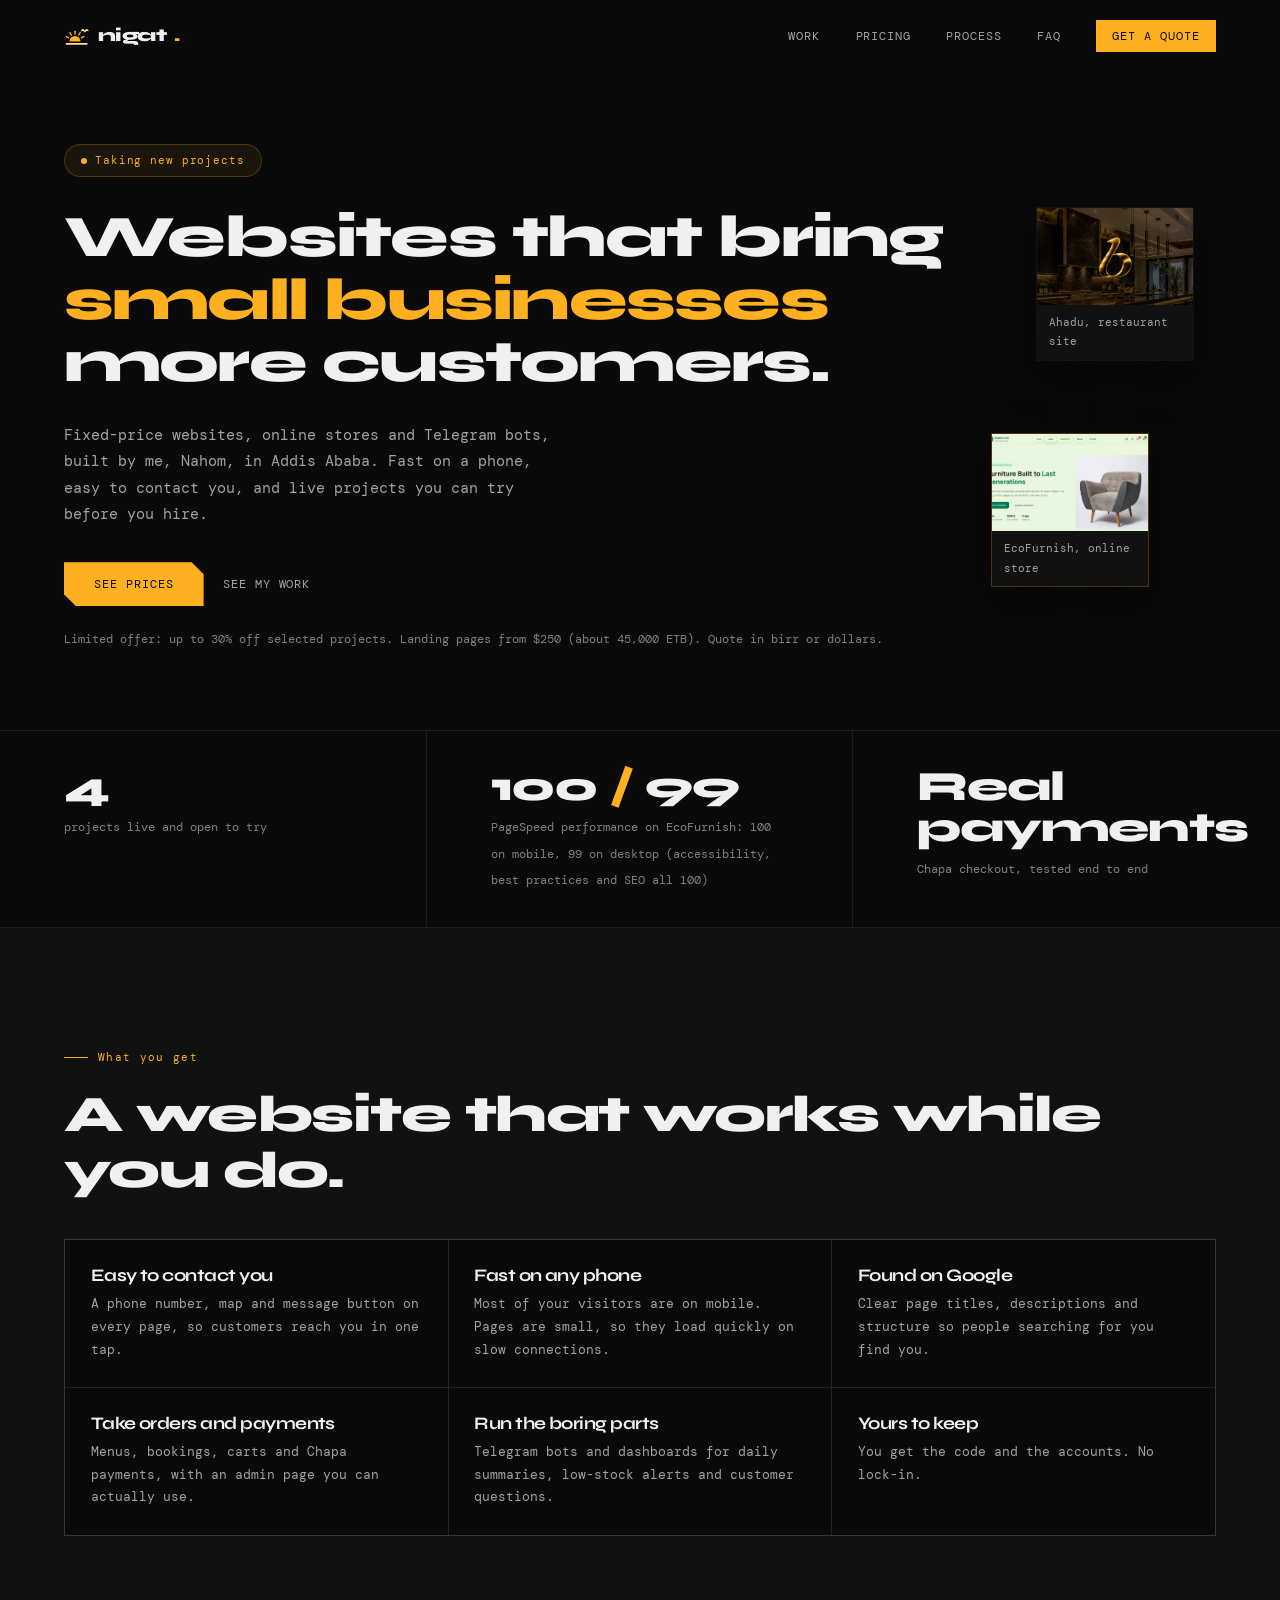
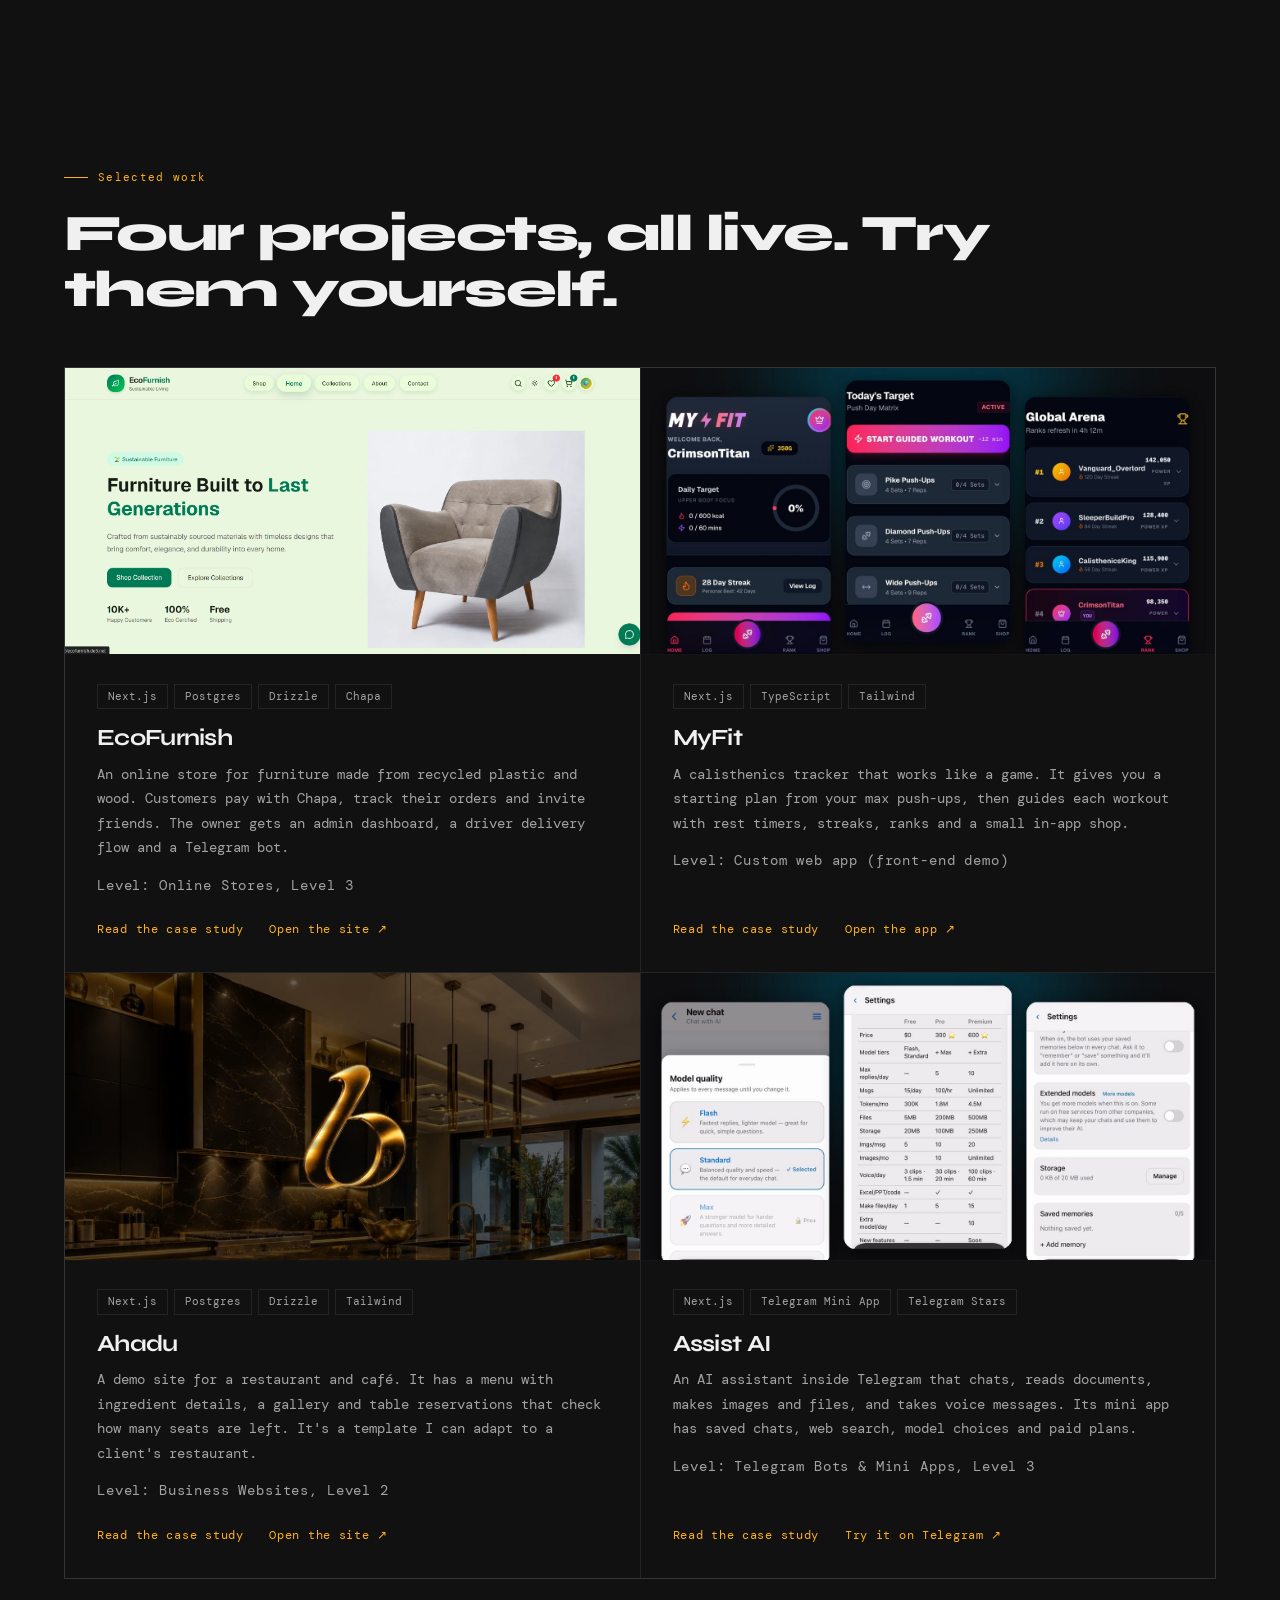
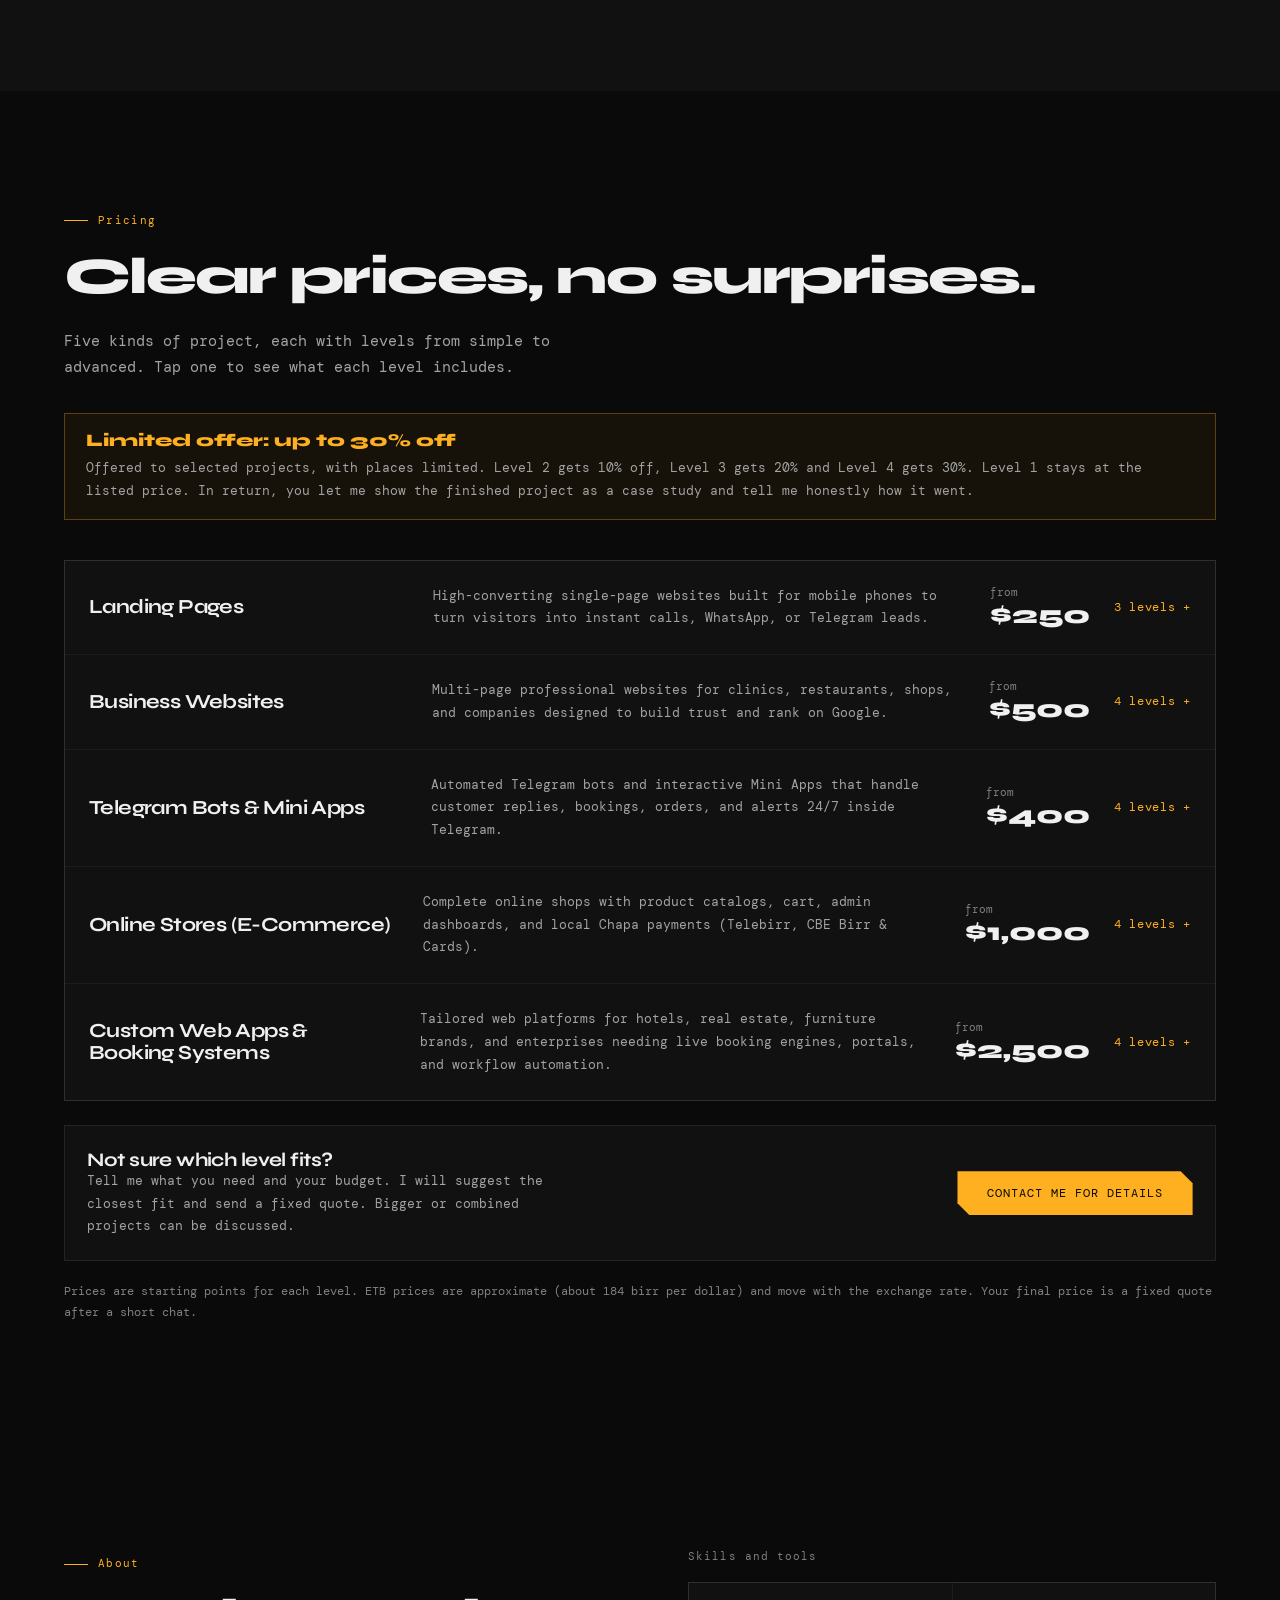
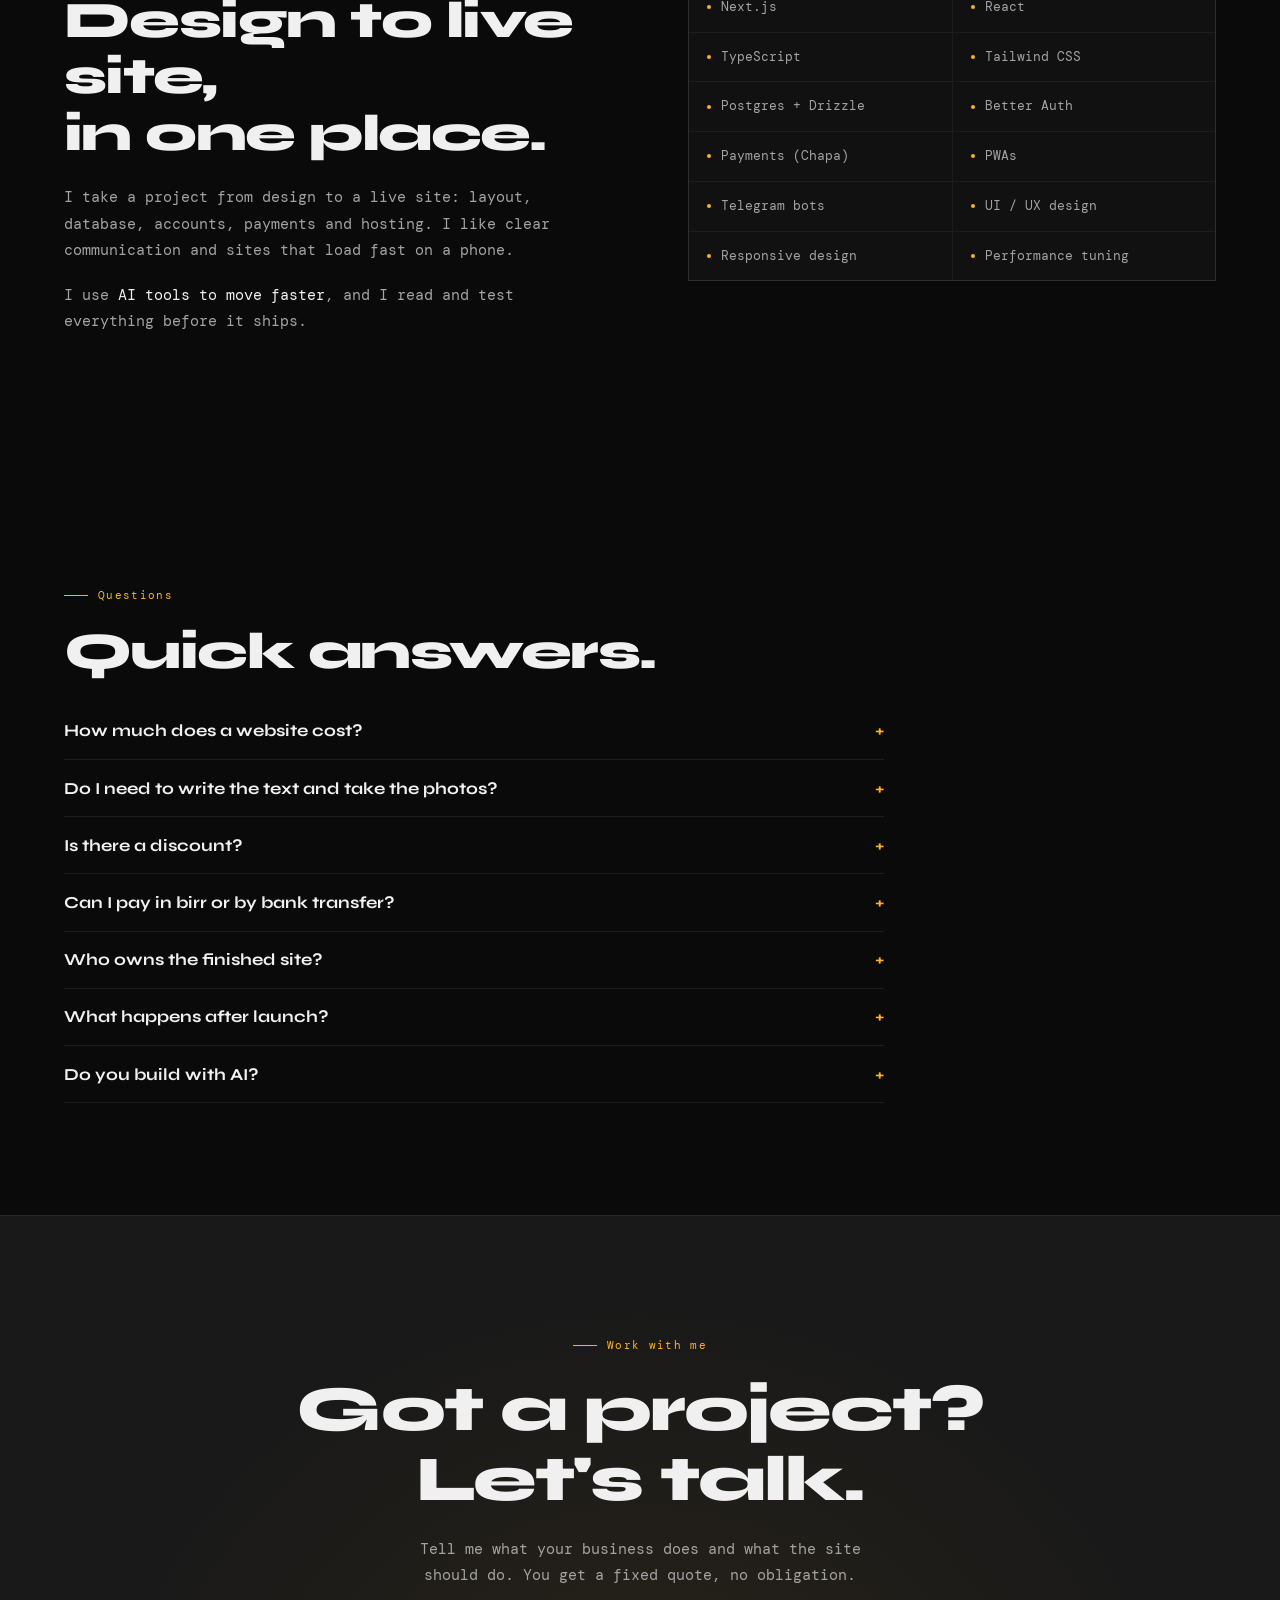
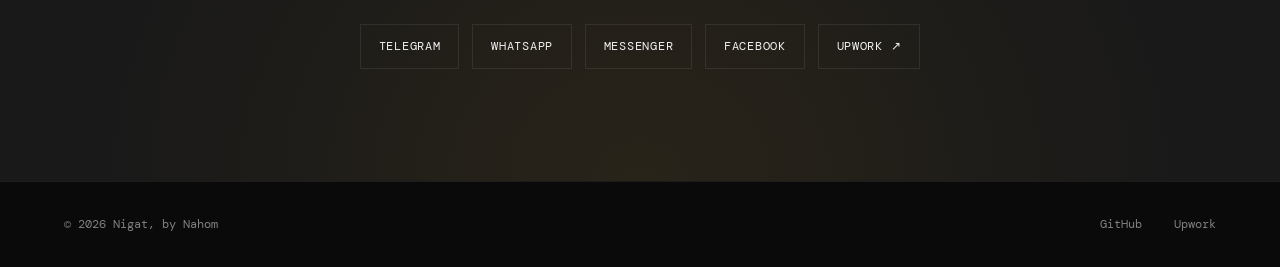
==== commit 10763845: "v5 update" ====
--- a/index.html
+++ b/index.html
@@ -3,21 +3,21 @@
 <head>
 <meta charset="UTF-8">
 <meta name="viewport" content="width=device-width, initial-scale=1.0">
-<title>Tsehay | Websites and web apps for small businesses in Addis Ababa</title>
-<meta name="description" content="Fixed-price websites, online stores and Telegram bots for small businesses, built by Nahom in Addis Ababa. Landing pages from $150.">
-<meta property="og:title" content="Tsehay | Websites for small businesses">
+<title>Nigat | Websites for small businesses in Addis Ababa</title>
+<meta name="description" content="Fixed-price websites, online stores and Telegram bots for small businesses, built by Nahom in Addis Ababa. Landing pages from $250.">
+<meta property="og:title" content="Nigat | Websites for small businesses">
 <meta property="og:description" content="Online store with real payments, a fitness app, a restaurant site and an AI Telegram bot, all live.">
 <meta property="og:type" content="website">
 <meta property="og:image" content="https://nahoms-portfolio.netlify.app/work/assets/catalog-hero.png">
 <meta name="twitter:card" content="summary_large_image">
-<link rel="icon" href="data:image/svg+xml,%3Csvg xmlns='http://www.w3.org/2000/svg' viewBox='0 0 100 100'%3E%3Crect width='100' height='100' rx='22' fill='%230a0a0a'/%3E%3Ctext x='50' y='70' font-size='60' font-weight='700' text-anchor='middle' fill='%23b5ff4d' font-family='sans-serif'%3EN%3C/text%3E%3C/svg%3E">
+<link rel="icon" href="work/assets/nigat-icon.svg" type="image/svg+xml">
 <link rel="preconnect" href="https://fonts.googleapis.com"><link rel="preconnect" href="https://fonts.gstatic.com" crossorigin><link href="https://fonts.googleapis.com/css2?family=DM+Mono:wght@300;400&family=Syne:wght@400;700;800&display=swap" rel="stylesheet">
 <link rel="stylesheet" href="site.css">
 <script>document.documentElement.classList.add('js')</script>
 </head>
 <body>
 <nav id="nav">
-  <a class="nav-logo" href="#">tsehay<span>.</span></a>
+  <a class="nav-logo" href="#"><img src="work/assets/nigat-mark.svg" width="26" height="26" alt="">nigat<span>.</span></a>
   <button class="menu-btn" type="button" aria-label="Menu" aria-expanded="false">Menu</button>
   <ul class="nav-links"><li><a href="#work">Work</a></li><li><a href="#pricing">Pricing</a></li><li><a href="#process">Process</a></li><li><a href="#faq">FAQ</a></li><li><a class="nav-cta" href="#contact">Get a quote</a></li></ul>
 </nav>
@@ -35,17 +35,17 @@
       <a class="btn" href="#pricing">See prices</a>
       <a class="btn alt" href="#work">See my work</a>
     </div>
-    <p class="hero-note">Landing pages from $150. Quote in birr or dollars.</p>
+    <p class="hero-note">Limited offer: up to 30% off selected projects. Landing pages from $250 (about 45,000 ETB). Quote in birr or dollars.</p>
   </div>
   <div class="shots" aria-hidden="true">
-    <figure><img src="work/assets/ahadu-home.jpg" alt="" width="1200" height="750"><figcaption>Ahadu, restaurant site</figcaption></figure>
-    <figure><img src="work/assets/catalog-hero.png" alt="" width="1200" height="750" loading="lazy"><figcaption>EcoFurnish, online store</figcaption></figure>
+    <figure><img src="work/assets/ahadu-home.jpg" alt=""><figcaption>Ahadu, restaurant site</figcaption></figure>
+    <figure><img src="work/assets/catalog-hero.png" alt="" loading="lazy"><figcaption>EcoFurnish, online store</figcaption></figure>
   </div>
 </header>
 
 <div class="strip">
   <div class="reveal"><b>4</b><small>projects live and open to try</small></div>
-  <div class="reveal"><b>100<span> / </span>99</b><small>PageSpeed on EcoFurnish, mobile and desktop</small></div>
+  <div class="reveal"><b>100<span> / </span>99</b><small>PageSpeed performance on EcoFurnish: 100 on mobile, 99 on desktop (accessibility, best practices and SEO all 100)</small></div>
   <div class="reveal"><b>Real payments</b><small>Chapa checkout, tested end to end</small></div>
 </div>
 
@@ -62,7 +62,7 @@
         <div class="card-tags"><span>Next.js</span><span>Postgres</span><span>Drizzle</span><span>Chapa</span></div>
         <h3>EcoFurnish</h3>
         <p>An online store for furniture made from recycled plastic and wood. Customers pay with Chapa, track their orders and invite friends. The owner gets an admin dashboard, a driver delivery flow and a Telegram bot.</p>
-        <div class="card-links"><a href="work/ecofurnish.html">Read the case study</a><a href="https://ecofurnish.de5.net/" target="_blank" rel="noopener noreferrer">Open the site ↗</a></div>
+        <p class="lvl-badge">Level: Online Stores, Level 3</p><div class="card-links"><a href="work/ecofurnish.html">Read the case study</a><a href="https://ecofurnish.de5.net/" target="_blank" rel="noopener noreferrer">Open the site ↗</a></div>
       </div>
     </article>
     <article class="card reveal">
@@ -71,7 +71,7 @@
         <div class="card-tags"><span>Next.js</span><span>TypeScript</span><span>Tailwind</span></div>
         <h3>MyFit</h3>
         <p>A calisthenics tracker that works like a game. It gives you a starting plan from your max push-ups, then guides each workout with rest timers, streaks, ranks and a small in-app shop.</p>
-        <div class="card-links"><a href="work/myfit.html">Read the case study</a><a href="https://myfit.us.ci/" target="_blank" rel="noopener noreferrer">Open the app ↗</a></div>
+        <p class="lvl-badge">Level: Custom web app (front-end demo)</p><div class="card-links"><a href="work/myfit.html">Read the case study</a><a href="https://myfit.us.ci/" target="_blank" rel="noopener noreferrer">Open the app ↗</a></div>
       </div>
     </article>
     <article class="card reveal">
@@ -80,7 +80,7 @@
         <div class="card-tags"><span>Next.js</span><span>Postgres</span><span>Drizzle</span><span>Tailwind</span></div>
         <h3>Ahadu</h3>
         <p>A demo site for a restaurant and café. It has a menu with ingredient details, a gallery and table reservations that check how many seats are left. It's a template I can adapt to a client's restaurant.</p>
-        <div class="card-links"><a href="work/ahadu.html">Read the case study</a><a href="https://ahadu.us.ci/" target="_blank" rel="noopener noreferrer">Open the site ↗</a></div>
+        <p class="lvl-badge">Level: Business Websites, Level 2</p><div class="card-links"><a href="work/ahadu.html">Read the case study</a><a href="https://ahadu.us.ci/" target="_blank" rel="noopener noreferrer">Open the site ↗</a></div>
       </div>
     </article>
     <article class="card reveal">
@@ -89,18 +89,16 @@
         <div class="card-tags"><span>Next.js</span><span>Telegram Mini App</span><span>Telegram Stars</span></div>
         <h3>Assist AI</h3>
         <p>An AI assistant inside Telegram that chats, reads documents, makes images and files, and takes voice messages. Its mini app has saved chats, web search, model choices and paid plans.</p>
-        <div class="card-links"><a href="work/assist-ai.html">Read the case study</a><a href="https://t.me/AskAssistAIBot" target="_blank" rel="noopener noreferrer">Try it on Telegram ↗</a></div>
+        <p class="lvl-badge">Level: Telegram Bots &amp; Mini Apps, Level 3</p><div class="card-links"><a href="work/assist-ai.html">Read the case study</a><a href="https://t.me/AskAssistAIBot" target="_blank" rel="noopener noreferrer">Try it on Telegram ↗</a></div>
       </div>
     </article>
   </div>
 </section>
 
 <section class="pricing" id="pricing"><div class="tag reveal">Pricing</div><h2 class="title reveal">Clear prices, no surprises.</h2>
-<p class="lead reveal">Pick the closest package. I confirm your final price in a fixed quote after a short chat.</p>
-<div class="plans"><div class="plan reveal"><h3>Landing page</h3><p class="for">One page that gets people to call or message you.</p><div class="price"><small>from</small>$150</div><ul><li>One page, built for phones</li><li>Contact or WhatsApp/Telegram button</li><li>Basic Google setup</li><li>One round of changes</li></ul><a class="btn outline" href="https://www.upwork.com/freelancers/~0145d2d9df8b7e93d8?mp_source=share" target="_blank" rel="noopener noreferrer">Ask about this</a></div><div class="plan reveal rec"><span class="flag">Most popular</span><h3>Business website</h3><p class="for">Restaurants, clinics, shops and services.</p><div class="price"><small>from</small>$300</div><ul><li>Up to 5 pages</li><li>Your colours and logo</li><li>Contact form, map and social links</li><li>Fast on a phone, found on Google</li><li>Two rounds of changes</li></ul><a class="btn" href="https://www.upwork.com/freelancers/~0145d2d9df8b7e93d8?mp_source=share" target="_blank" rel="noopener noreferrer">Ask about this</a></div><div class="plan reveal"><h3>Online store</h3><p class="for">Sell products and take payments online.</p><div class="price"><small>from</small>$600</div><ul><li>Catalog, cart and wishlist</li><li>Chapa payments (cards, Telebirr, CBE Birr)</li><li>Admin dashboard for orders and stock</li><li>Order emails and tracking</li><li>Two rounds of changes</li></ul><a class="btn outline" href="https://www.upwork.com/freelancers/~0145d2d9df8b7e93d8?mp_source=share" target="_blank" rel="noopener noreferrer">Ask about this</a></div><div class="plan reveal"><h3>Telegram bot</h3><p class="for">Answers, orders or alerts inside Telegram.</p><div class="price"><small>from</small>$250</div><ul><li>Bot built around one job</li><li>Optional mini app</li><li>Hosted and tested</li><li>One round of changes</li></ul><a class="btn outline" href="https://www.upwork.com/freelancers/~0145d2d9df8b7e93d8?mp_source=share" target="_blank" rel="noopener noreferrer">Ask about this</a></div></div>
-<p class="fine">Prices are starting points. Bigger briefs, extra pages or custom features are quoted separately. Hosting and domain costs are paid to the providers directly.</p></section>
-
-<section id="process"><div class="tag reveal">How it works</div><h2 class="title reveal">From first chat to launch.</h2><div class="steps"><div class="reveal"><b>1</b><h3>Chat</h3><p>Tell me about your business and what the site should do.</p></div><div class="reveal"><b>2</b><h3>Quote</h3><p>You get a fixed price before I start.</p></div><div class="reveal"><b>3</b><h3>Design</h3><p>I show you the look. You approve it before I build.</p></div><div class="reveal"><b>4</b><h3>Build</h3><p>You get a preview link to try as it comes together.</p></div><div class="reveal"><b>5</b><h3>Launch</h3><p>Your site goes live and I walk you through it.</p></div></div></section>
+<p class="lead reveal">Five kinds of project, each with levels from simple to advanced. Tap one to see what each level includes.</p>
+<div class="offer reveal"><b>Limited offer: up to 30% off</b><span>Offered to selected projects, with places limited. Level 2 gets 10% off, Level 3 gets 20% and Level 4 gets 30%. Level 1 stays at the listed price. In return, you let me show the finished project as a case study and tell me honestly how it went.</span></div><div class="branches"><details class="branch reveal"><summary><h3>Landing Pages</h3><p>High-converting single-page websites built for mobile phones to turn visitors into instant calls, WhatsApp, or Telegram leads.</p><div class="from"><small>from</small>$250</div><span class="more">3 levels</span></summary><div class="tiers"><div class="tier"><span class="lvl">Level 1</span><h4>Express Lead Page</h4><div class="pr">$250<small>45,000 ETB</small></div><p class="best">Best for: Personal brands, tutors, freelancers, single-service promos</p><p>A fast, mobile-first single page tailored to your logo and brand colors. Includes a clear service pitch, direct WhatsApp/Telegram/Call action buttons, basic Google indexing, and 1 round of revisions.</p></div><div class="tier"><span class="lvl">Level 2</span><h4>Conversion Campaign Page</h4><div class="pr"><s>$400</s> $360<small>65,000 ETB</small></div><p class="deal">10% off, limited offer</p><p class="best">Best for: Clinics running ads, events, product launches, gyms</p><p>Designed to turn ad traffic into paying customers. Includes structured persuasive layout, testimonials/social proof section, FAQ accordion, lead capture form routed to your email/Telegram, speed optimization, and 2 rounds of revisions.</p></div><div class="tier"><span class="lvl">Level 3</span><h4>Interactive Promo & Funnel Page</h4><div class="pr"><s>$650</s> $520<small>95,000 ETB</small></div><p class="deal">20% off, limited offer</p><p class="best">Best for: Real estate launches, high-ticket courses, car dealerships</p><p>Premium custom UI with smooth animations, interactive price/installment calculator or multi-step inquiry form, analytics/pixel tracking setup for Meta & Google Ads, and bilingual (English/Amharic) toggle.</p></div></div></details><details class="branch reveal"><summary><h3>Business Websites</h3><p>Multi-page professional websites for clinics, restaurants, shops, and companies designed to build trust and rank on Google.</p><div class="from"><small>from</small>$500</div><span class="more">4 levels</span></summary><div class="tiers"><div class="tier"><span class="lvl">Level 1</span><h4>Essential 5-Page Presence</h4><div class="pr">$500<small>90,000 ETB</small></div><p class="best">Best for: Cafes, local shops, salons, small dental or medical clinics</p><p>Up to 5 custom-styled pages (Home, About, Services/Menu, Gallery, Contact). Features your brand colors and logo, working contact form, embedded Google Map, social links, fast mobile loading, local Google SEO setup, and 2 rounds of revisions.</p></div><div class="tier"><span class="lvl">Level 2</span><h4>Dynamic CMS Business Site</h4><div class="pr"><s>$800</s> $720<small>130,000 ETB</small></div><p class="deal">10% off, limited offer</p><p class="best">Best for: Restaurants, growing clinics, law firms, consultancies</p><p>Everything in Starter plus an easy-to-use Admin Panel so your team can update menus, prices, photos, or news anytime without coding. Includes WhatsApp/Telegram instant chat widgets, on-page SEO optimization, and staff handover training.</p><p class="built">I built this level: <a href="work/ahadu.html">Ahadu</a></p></div><div class="tier"><span class="lvl">Level 3</span><h4>Bilingual Corporate & Service Site</h4><div class="pr"><s>$1,300</s> $1,040<small>190,000 ETB</small></div><p class="deal">20% off, limited offer</p><p class="best">Best for: Construction firms, importers/exporters, NGOs, schools</p><p>Up to 10–12 pages with full English & Amharic language switching, downloadable company profile/brochure section, department-specific inquiry routing, Google Business Profile optimization, and enhanced security setup.</p></div><div class="tier"><span class="lvl">Level 4</span><h4>Multi-Branch Corporate Platform</h4><div class="pr"><s>$2,500+</s> from $1,750<small>320,000 ETB+</small></div><p class="deal">30% off, limited offer</p><p class="best">Best for: Hospitals, multi-branch companies, mid-sized hotels, banks/MFIs</p><p>Custom UI/UX design system, branch locator with interactive maps, career/job application portal, news & press center, strict performance and security hardening, and 3 months of priority technical support.</p></div></div></details><details class="branch reveal"><summary><h3>Telegram Bots & Mini Apps</h3><p>Automated Telegram bots and interactive Mini Apps that handle customer replies, bookings, orders, and alerts 24/7 inside Telegram.</p><div class="from"><small>from</small>$400</div><span class="more">4 levels</span></summary><div class="tiers"><div class="tier"><span class="lvl">Level 1</span><h4>Single-Job Utility Bot</h4><div class="pr">$400<small>70,000 ETB</small></div><p class="best">Best for: Small shops, service desks, community admins, FAQ automation</p><p>A dedicated bot built around one core workflow—such as answering common questions, collecting customer inquiries, or sending instant order/booking alerts to your staff group. Fully hosted, tested, and includes 1 round of changes.</p></div><div class="tier"><span class="lvl">Level 2</span><h4>Order & Booking Bot + Admin Sheet</h4><div class="pr"><s>$700</s> $630<small>115,000 ETB</small></div><p class="deal">10% off, limited offer</p><p class="best">Best for: Delivery kitchens, clinics, barbershops, ticket sellers</p><p>Interactive button menus where customers browse items/services, share their phone number and live location pin, and submit orders. Automatically logs every order into Google Sheets or an Admin dashboard with real-time status notifications.</p></div><div class="tier"><span class="lvl">Level 3</span><h4>Telegram Mini App (Web UI Inside TG)</h4><div class="pr"><s>$1,200</s> $960<small>175,000 ETB</small></div><p class="deal">20% off, limited offer</p><p class="best">Best for: Restaurants, retail stores, loyalty clubs, service marketplaces</p><p>A full visual mobile storefront or booking app running natively inside Telegram—no extra app download needed. Customers browse photo catalogs, add items to a cart, and checkout smoothly with full admin order management.</p><p class="built">I built this level: <a href="work/assist-ai.html">Assist AI</a></p></div><div class="tier"><span class="lvl">Level 4</span><h4>Mini App + Chapa Payment & CRM Sync</h4><div class="pr"><s>$2,000+</s> from $1,400<small>260,000 ETB+</small></div><p class="deal">30% off, limited offer</p><p class="best">Best for: High-volume delivery brands, subscription channels, fintech tools</p><p>Complete Telegram Mini App integrated with Chapa (Telebirr, CBE Birr, Cards) for instant in-app payments, automated receipt generation, customer loyalty points, broadcast marketing tools, and custom API/database sync.</p></div></div></details><details class="branch reveal"><summary><h3>Online Stores (E-Commerce)</h3><p>Complete online shops with product catalogs, cart, admin dashboards, and local Chapa payments (Telebirr, CBE Birr & Cards).</p><div class="from"><small>from</small>$1,000</div><span class="more">4 levels</span></summary><div class="tiers"><div class="tier"><span class="lvl">Level 1</span><h4>Essential Chapa Online Store</h4><div class="pr">$1,000<small>185,000 ETB</small></div><p class="best">Best for: Boutiques, cosmetics, electronics, gift & retail shops</p><p>Complete e-commerce storefront with product catalog, shopping cart, wishlist, and Chapa payment integration (Telebirr, CBE Birr & Cards). Includes an Admin Dashboard to manage products, stock, and orders, automated order emails, and 2 rounds of changes.</p></div><div class="tier"><span class="lvl">Level 2</span><h4>Smart Delivery & Promo Store</h4><div class="pr"><s>$1,600</s> $1,440<small>265,000 ETB</small></div><p class="deal">10% off, limited offer</p><p class="best">Best for: Fashion brands, supermarkets, pharmacies, multi-category stores</p><p>Everything in Starter plus Addis Ababa zone-based delivery fee calculation, discount/coupon codes, customer accounts with order tracking history, Telegram admin alerts on new sales, and low-stock notifications.</p></div><div class="tier"><span class="lvl">Level 3</span><h4>High-Ticket & Custom Product Store</h4><div class="pr"><s>$2,500</s> $2,000<small>370,000 ETB</small></div><p class="deal">20% off, limited offer</p><p class="best">Best for: Furniture showrooms, interior brands, appliance & auto dealers</p><p>Built for high-value items requiring custom options (size, fabric, wood, color) with dynamic pricing, partial deposit checkout (e.g., 50% upfront via Chapa/bank transfer), bulk B2B quote requests, and delivery scheduling.</p><p class="built">I built this level: <a href="work/ecofurnish.html">EcoFurnish</a></p></div><div class="tier"><span class="lvl">Level 4</span><h4>Multi-Branch / POS-Synced Store</h4><div class="pr"><s>$4,000+</s> from $2,800<small>515,000 ETB+</small></div><p class="deal">30% off, limited offer</p><p class="best">Best for: Retail chains, wholesalers, nationwide distributors</p><p>Real-time inventory sync across physical branches, multi-currency support (ETB + USD international cards), advanced sales & tax reporting, automated SMS/email customer updates, and dedicated high-traffic cloud hosting setup.</p></div></div></details><details class="branch reveal"><summary><h3>Custom Web Apps & Booking Systems</h3><p>Tailored web platforms for hotels, real estate, furniture brands, and enterprises needing live booking engines, portals, and workflow automation.</p><div class="from"><small>from</small>$2,500</div><span class="more">4 levels</span></summary><div class="tiers"><div class="tier"><span class="lvl">Level 1</span><h4>Direct Appointment & Service Portal</h4><div class="pr">$2,500<small>460,000 ETB</small></div><p class="best">Best for: Dental/medical clinics, spas, car rentals, tour operators</p><p>Custom scheduling platform where clients check live availability, book time slots or vehicles, pay deposits via Chapa, and receive automated SMS/Telegram reminders—eliminating manual phone scheduling.</p></div><div class="tier"><span class="lvl">Level 2</span><h4>Direct Hotel & Resort Booking Engine</h4><div class="pr"><s>$4,500</s> $4,050<small>745,000 ETB</small></div><p class="deal">10% off, limited offer</p><p class="best">Best for: Hotels, lodges, guest houses, resorts (Addis, Bishoftu, Hawassa)</p><p>Includes live room availability calendar, seasonal rate management, local (Chapa/Telebirr) + international USD card checkout, staff reservation dashboard, and 6-month support SLA.</p></div><div class="tier"><span class="lvl">Level 3</span><h4>Operations & Multi-Vendor Platform</h4><div class="pr"><s>$8,000+</s> from $6,400<small>1,180,000 ETB+</small></div><p class="deal">20% off, limited offer</p><p class="best">Best for: Real estate developers, multi-branch restaurant chains, B2B portals</p><p>Tailored web software built around your exact business rules: interactive property floorplans, multi-vendor seller dashboards with automated commission splits, role-based staff permissions, and custom analytics.</p></div><div class="tier"><span class="lvl">Level 4</span><h4>Full-Scale SaaS / Fintech Ecosystem</h4><div class="pr">Custom quote<small>Quoted per project</small></div><p class="best">Best for: Banks, fintech startups, logistics networks, large institutions</p><p>End-to-end custom software engineering with web & mobile apps, secure authentication and verification workflows, multi-gateway payment routing, high-concurrency cloud architecture, QA testing, and long-term technical partnership.</p></div></div></details></div>
+<div class="price-cta reveal"><div><h3>Not sure which level fits?</h3><p>Tell me what you need and your budget. I will suggest the closest fit and send a fixed quote. Bigger or combined projects can be discussed.</p></div><a class="btn" href="#contact">Contact me for details</a></div><p class="fine">Prices are starting points for each level. ETB prices are approximate (about 184 birr per dollar) and move with the exchange rate. Your final price is a fixed quote after a short chat.</p></section>
 
 <section id="about">
   <div class="about-grid">
@@ -123,17 +121,17 @@
   </div>
 </section>
 
-<section id="faq"><div class="tag reveal">Questions</div><h2 class="title reveal">Quick answers.</h2><div class="faq"><details><summary>How much does a website cost?</summary><p>Landing pages start at $150, business websites at $300, online stores at $600. The final price depends on pages, features and content, and you get it as a fixed quote before I start.</p></details><details><summary>Do I need to write the text and take the photos?</summary><p>It helps if you send your own, and I will tell you exactly what I need. If you do not have them yet, we can plan them together.</p></details><details><summary>Can I pay in birr or by bank transfer?</summary><p>Yes, quotes can be agreed in birr or dollars, and I work with bank transfer.</p></details><details><summary>Who owns the finished site?</summary><p>You do. The domain and hosting are set up in your name, and you get the code.</p></details><details><summary>What happens after launch?</summary><p>The site keeps running. If you want changes later, I quote them upfront.</p></details><details><summary>Do you build with AI?</summary><p>I use AI tools to move faster, and I read and test everything before it ships.</p></details></div></section>
+<section id="faq"><div class="tag reveal">Questions</div><h2 class="title reveal">Quick answers.</h2><div class="faq"><details><summary>How much does a website cost?</summary><p>Landing pages start at $250, business websites at $500, online stores at $1,000. The final price depends on pages, features and content, and you get it as a fixed quote before I start.</p></details><details><summary>Do I need to write the text and take the photos?</summary><p>It helps if you send your own, and I will tell you exactly what I need. If you do not have them yet, we can plan them together.</p></details><details><summary>Is there a discount?</summary><p>For a limited time, selected projects get 10% off at Level 2, 20% off at Level 3 and 30% off at Level 4. In return, I ask to show the finished project as a case study and for honest feedback. Places are limited.</p></details><details><summary>Can I pay in birr or by bank transfer?</summary><p>Yes, quotes can be agreed in birr or dollars, and I work with bank transfer.</p></details><details><summary>Who owns the finished site?</summary><p>You do. The domain and hosting are set up in your name, and you get the code.</p></details><details><summary>What happens after launch?</summary><p>The site keeps running. If you want changes later, I quote them upfront.</p></details><details><summary>Do you build with AI?</summary><p>I use AI tools to move faster, and I read and test everything before it ships.</p></details></div></section>
 
 <section class="cta-section" id="contact">
   <div class="tag reveal">Work with me</div>
   <h2 class="cta-title reveal">Got a project?<br>Let's talk.</h2>
   <p class="cta-sub reveal">Tell me what your business does and what the site should do. You get a fixed quote, no obligation.</p>
-  <a class="btn outline reveal" href="https://www.upwork.com/freelancers/~0145d2d9df8b7e93d8?mp_source=share" target="_blank" rel="noopener noreferrer">Message me on Upwork ↗</a>
+  <div class="contact-row reveal"><a href="https://t.me/YOUR_TELEGRAM_USERNAME" target="_blank" rel="noopener noreferrer">Telegram</a><a href="https://wa.me/YOUR_NUMBER_WITH_COUNTRY_CODE" target="_blank" rel="noopener noreferrer">WhatsApp</a><a href="https://m.me/YOUR_FACEBOOK_PAGE" target="_blank" rel="noopener noreferrer">Messenger</a><a href="https://facebook.com/YOUR_FACEBOOK_PAGE" target="_blank" rel="noopener noreferrer">Facebook</a><a href="https://www.upwork.com/freelancers/~0145d2d9df8b7e93d8?mp_source=share" target="_blank" rel="noopener noreferrer">Upwork ↗</a></div>
 </section>
 
 <footer>
-  <span>© 2026 Tsehay, by Nahom</span>
+  <span>© 2026 Nigat, by Nahom</span>
   <div><a href="https://github.com/Nahom-F" target="_blank" rel="noopener noreferrer">GitHub</a><a href="https://www.upwork.com/freelancers/~0145d2d9df8b7e93d8?mp_source=share" target="_blank" rel="noopener noreferrer">Upwork</a></div>
 </footer>
 <script src="fx.js" defer></script>
--- a/site.css
+++ b/site.css
@@ -1,6 +1,6 @@
 *,*::before,*::after{box-sizing:border-box;margin:0;padding:0}
-:root{color-scheme:dark;--bg-solid:#0a0a0a;--bg:#0a0a0a;--bg2:#111;--bg3:#191919;--border:rgba(255,255,255,.08);--accent:#b5ff4d;--accent2:#b5ff4d;--text:#f0f0f0;--muted:#808080;--muted2:#a3a3a3}
-html{scroll-behavior:smooth}
+:root{color-scheme:dark;--bg-solid:#0a0a0a;--bg:#0a0a0a;--bg2:#111;--bg3:#191919;--border:rgba(255,255,255,.08);--accent:#ffb020;--accent2:#ffb020;--text:#f0f0f0;--muted:#808080;--muted2:#a3a3a3}
+html{scroll-behavior:smooth;overflow-x:clip}
 body{background:var(--bg-solid);color:var(--text);font:15px/1.75 'DM Mono',ui-monospace,Menlo,monospace;overflow-x:hidden}
 h1,h2,h3,.nav-logo{font-family:'Syne',system-ui,sans-serif;letter-spacing:-.03em;line-height:1.1}
 a{color:var(--accent)}
@@ -24,7 +24,7 @@
 /* hero */
 .hero{min-height:0;display:grid;grid-template-columns:1.25fr .75fr;gap:3rem;align-items:center;padding:8rem 4rem 4rem;overflow:hidden}
 .hero-left,.hero-right{position:relative;z-index:2}
-.badge{display:inline-flex;align-items:center;gap:8px;background:rgba(181,255,77,.07);border:1px solid rgba(181,255,77,.22);border-radius:100px;padding:6px 16px;font-size:11px;color:var(--accent);letter-spacing:.08em;margin-bottom:2rem}
+.badge{display:inline-flex;align-items:center;gap:8px;background:rgba(255,176,32,.07);border:1px solid rgba(255,176,32,.22);border-radius:100px;padding:6px 16px;font-size:11px;color:var(--accent);letter-spacing:.08em;margin-bottom:2rem}
 .badge::before{content:'';width:6px;height:6px;background:var(--accent);border-radius:50%;animation:pulse 2s infinite}
 @keyframes pulse{0%,100%{opacity:1;transform:scale(1)}50%{opacity:.4;transform:scale(.8)}}
 .hero-title{font-weight:800;font-size:clamp(2.2rem,4.2vw,4.4rem);line-height:.98;margin-bottom:1.6rem}
@@ -38,7 +38,7 @@
 .hero-sub{color:var(--muted2);max-width:34em;margin-bottom:2.2rem;animation:fade 1s .5s both}
 .btns{display:flex;gap:1.2rem;align-items:center;flex-wrap:wrap;animation:fade 1s .6s both}
 .btn{display:inline-flex;align-items:center;gap:8px;background:var(--accent);color:#0a0a0a;padding:14px 30px;font:400 12px 'DM Mono',monospace;letter-spacing:.08em;text-transform:uppercase;text-decoration:none;border:0;transition:transform .2s,background .2s;clip-path:polygon(0 0,calc(100% - 12px) 0,100% 12px,100% 100%,12px 100%,0 calc(100% - 12px))}
-.btn:hover{background:#c8ff6a;transform:translateY(-2px)}
+.btn:hover{background:#ffc24d;transform:translateY(-2px)}
 .btn:active{transform:scale(.97)}
 .btn.alt{background:none;clip-path:none;padding:14px 0;color:var(--muted2)}
 .btn.alt:hover{color:var(--text);transform:none}
@@ -83,7 +83,7 @@
 .skills div:hover{background:var(--bg3);color:var(--text)}
 .skills div::before{content:'';width:4px;height:4px;border-radius:50%;background:var(--accent);flex-shrink:0}
 .cta-section{position:relative;text-align:center;background:var(--bg3);border-top:1px solid var(--border);overflow:hidden}
-.cta-section::before{content:'';position:absolute;inset:0;pointer-events:none;background:radial-gradient(ellipse at center bottom,rgba(181,255,77,.07),transparent 60%)}
+.cta-section::before{content:'';position:absolute;inset:0;pointer-events:none;background:radial-gradient(ellipse at center bottom,rgba(255,176,32,.07),transparent 60%)}
 .cta-section>*{position:relative}
 .cta-section .tag{justify-content:center}
 .cta-title{font-weight:800;font-size:clamp(2.4rem,5vw,4.4rem);margin-bottom:1.3rem}
@@ -102,7 +102,7 @@
 .case-title{font-weight:800;font-size:clamp(2rem,4.5vw,3.4rem);margin-bottom:1rem}
 .case-lede{color:var(--muted2);max-width:40em;margin-bottom:1.4rem}
 .case-tags{display:flex;gap:.5rem;flex-wrap:wrap}
-.case-tag{font-size:11px;padding:3px 12px;border:1px solid rgba(181,255,77,.25);background:rgba(181,255,77,.06);color:var(--accent);border-radius:100px}
+.case-tag{font-size:11px;padding:3px 12px;border:1px solid rgba(255,176,32,.25);background:rgba(255,176,32,.06);color:var(--accent);border-radius:100px}
 .media-showcase{padding:2rem 1.5rem 4rem}
 .video-container{border-radius:12px;overflow:hidden;border:1px solid var(--border);background:#000;margin-bottom:4rem;box-shadow:0 8px 30px rgba(0,0,0,.35)}
 .video-container video,.video-container img{width:100%;max-height:75vh;object-fit:contain;margin:0 auto}
@@ -124,7 +124,7 @@
 
 
 /* floating back button (case studies) */
-.back-fab{position:fixed;left:1.25rem;bottom:calc(1.25rem + env(safe-area-inset-bottom,0px));z-index:100;display:inline-flex;align-items:center;gap:8px;padding:12px 20px;border-radius:100px;border:1px solid rgba(181,255,77,.35);background:rgba(10,10,10,.82);color:var(--accent);font:400 12px 'DM Mono',monospace;letter-spacing:.08em;text-transform:uppercase;text-decoration:none;box-shadow:0 8px 30px rgba(0,0,0,.45);transition:transform .2s,background .2s,color .2s}
+.back-fab{position:fixed;left:1.25rem;bottom:calc(1.25rem + env(safe-area-inset-bottom,0px));z-index:100;display:inline-flex;align-items:center;gap:8px;padding:12px 20px;border-radius:100px;border:1px solid rgba(255,176,32,.35);background:rgba(10,10,10,.82);color:var(--accent);font:400 12px 'DM Mono',monospace;letter-spacing:.08em;text-transform:uppercase;text-decoration:none;box-shadow:0 8px 30px rgba(0,0,0,.45);transition:transform .2s,background .2s,color .2s}
 .back-fab:hover{background:var(--accent);color:#0a0a0a;transform:translateX(-3px)}
 @media(max-width:768px){.back-fab{left:1rem;padding:11px 16px}}
 
@@ -148,11 +148,11 @@
 .hero-note{margin-top:1.4rem;font-size:12px;color:var(--muted)}
 .shots{position:relative;height:380px}
 .shots figure{position:absolute;width:78%;border:1px solid var(--border);background:#000;overflow:hidden;box-shadow:0 16px 40px rgba(0,0,0,.45)}
-.shots img{width:100%;aspect-ratio:16/10;object-fit:cover;object-position:top}
+.shots img{width:100%;height:auto;aspect-ratio:16/10;object-fit:cover;object-position:top}
 .shots figcaption{padding:8px 12px;font-size:11px;color:var(--muted2);background:var(--bg2)}
-.shots figure:nth-child(1){top:0;right:0}.shots figure:nth-child(2){bottom:0;left:0;border-color:rgba(181,255,77,.3)}
+.shots figure:nth-child(1){top:0;right:0}.shots figure:nth-child(2){bottom:0;left:0;border-color:rgba(255,176,32,.3)}
 .nav-links .nav-cta{color:#0a0a0a;background:var(--accent);padding:8px 16px}
-.nav-links .nav-cta::after{display:none}.nav-links .nav-cta:hover{color:#0a0a0a;background:#c8ff6a}
+.nav-links .nav-cta::after{display:none}.nav-links .nav-cta:hover{color:#0a0a0a;background:#ffc24d}
 .menu-btn{display:none;background:none;border:1px solid var(--border);color:var(--text);font:12px 'DM Mono',monospace;padding:9px 14px;letter-spacing:.08em;text-transform:uppercase}
 .help{background:var(--bg2)}
 .help-grid,.steps{display:grid;grid-template-columns:repeat(3,1fr);gap:1px;background:var(--border);border:1px solid var(--border);margin-top:2.5rem}
@@ -195,3 +195,38 @@
  .help-grid,.plans,.steps{grid-template-columns:1fr}
  .card-body{padding:1.4rem}
 }
+
+/* tiers */
+.branches{display:grid;gap:1px;background:var(--border);border:1px solid var(--border);margin-top:2.5rem}
+.branch{background:var(--bg2)}
+.branch summary{list-style:none;cursor:pointer;display:grid;grid-template-columns:1.2fr 2fr auto auto;gap:1.5rem;align-items:center;padding:1.5rem}
+.branch summary::-webkit-details-marker{display:none}
+.branch summary h3{font-size:1.25rem}
+.branch summary p{color:var(--muted2);font-size:13px}
+.branch .from{font:800 1.6rem 'Syne',sans-serif;white-space:nowrap}.branch .from small{display:block;font:400 11px 'DM Mono',monospace;color:var(--muted)}
+.branch .more{color:var(--accent);font-size:12px;letter-spacing:.06em;white-space:nowrap}
+.branch[open] .more::after{content:' \2212'}.branch:not([open]) .more::after{content:' +'}
+.tiers{display:grid;grid-template-columns:repeat(4,1fr);gap:1px;background:var(--border);border-top:1px solid var(--border)}
+.tier{background:var(--bg);padding:1.3rem}
+.tier .lvl{font-size:11px;color:var(--accent);letter-spacing:.08em;text-transform:uppercase}
+.tier h4{font:700 1rem 'Syne',sans-serif;margin:.3rem 0}
+.tier .pr{font:800 1.4rem 'Syne',sans-serif}.tier .pr small{display:block;font:400 11px 'DM Mono',monospace;color:var(--muted)}
+.tier .best{font-size:12px;color:var(--muted);margin:.7rem 0}
+.tier p{font-size:12.5px;color:var(--muted2)}
+.contact-row{display:flex;flex-wrap:wrap;gap:.8rem;justify-content:center;margin-top:1.6rem}
+.contact-row a{border:1px solid var(--border);padding:11px 18px;color:var(--text);text-decoration:none;font-size:12px;letter-spacing:.06em;text-transform:uppercase}
+.contact-row a:hover{border-color:var(--accent);color:var(--accent)}
+@media(max-width:1100px){.tiers{grid-template-columns:repeat(2,1fr)}}
+@media(max-width:768px){.branch summary{grid-template-columns:1fr auto;gap:.6rem 1rem}.branch summary p{grid-column:1/-1;order:3}.tiers{grid-template-columns:1fr}.contact-row a{flex:1 1 40%;text-align:center}}
+
+.lvl-badge{color:var(--accent);font-size:11px;letter-spacing:.06em;margin:-.6rem 0 1.1rem}.built{margin-top:.7rem;font-size:12px}.built a{color:var(--accent)}
+
+.offer{display:flex;flex-wrap:wrap;gap:.4rem 1.2rem;align-items:baseline;border:1px solid rgba(255,176,32,.3);background:rgba(255,176,32,.05);padding:1rem 1.3rem;margin-top:2rem}
+.offer b{font:800 1.1rem 'Syne',sans-serif;color:var(--accent)}.offer span{font-size:13px;color:var(--muted2)}
+.deal{margin-top:.5rem;font-size:12px;color:var(--accent)}
+.price-cta{display:flex;flex-wrap:wrap;gap:1rem 2rem;align-items:center;justify-content:space-between;margin-top:1.5rem;padding:1.4rem;border:1px solid var(--border);background:var(--bg2)}
+.price-cta h3{font-size:1.2rem}.price-cta p{color:var(--muted2);font-size:13px;max-width:36em}
+
+.pr s{color:var(--muted);font-size:1.05rem;font-weight:600;margin-right:.3rem;text-decoration-thickness:2px}
+
+.nav-logo{display:inline-flex;align-items:center;gap:8px}.nav-logo img{display:block}
